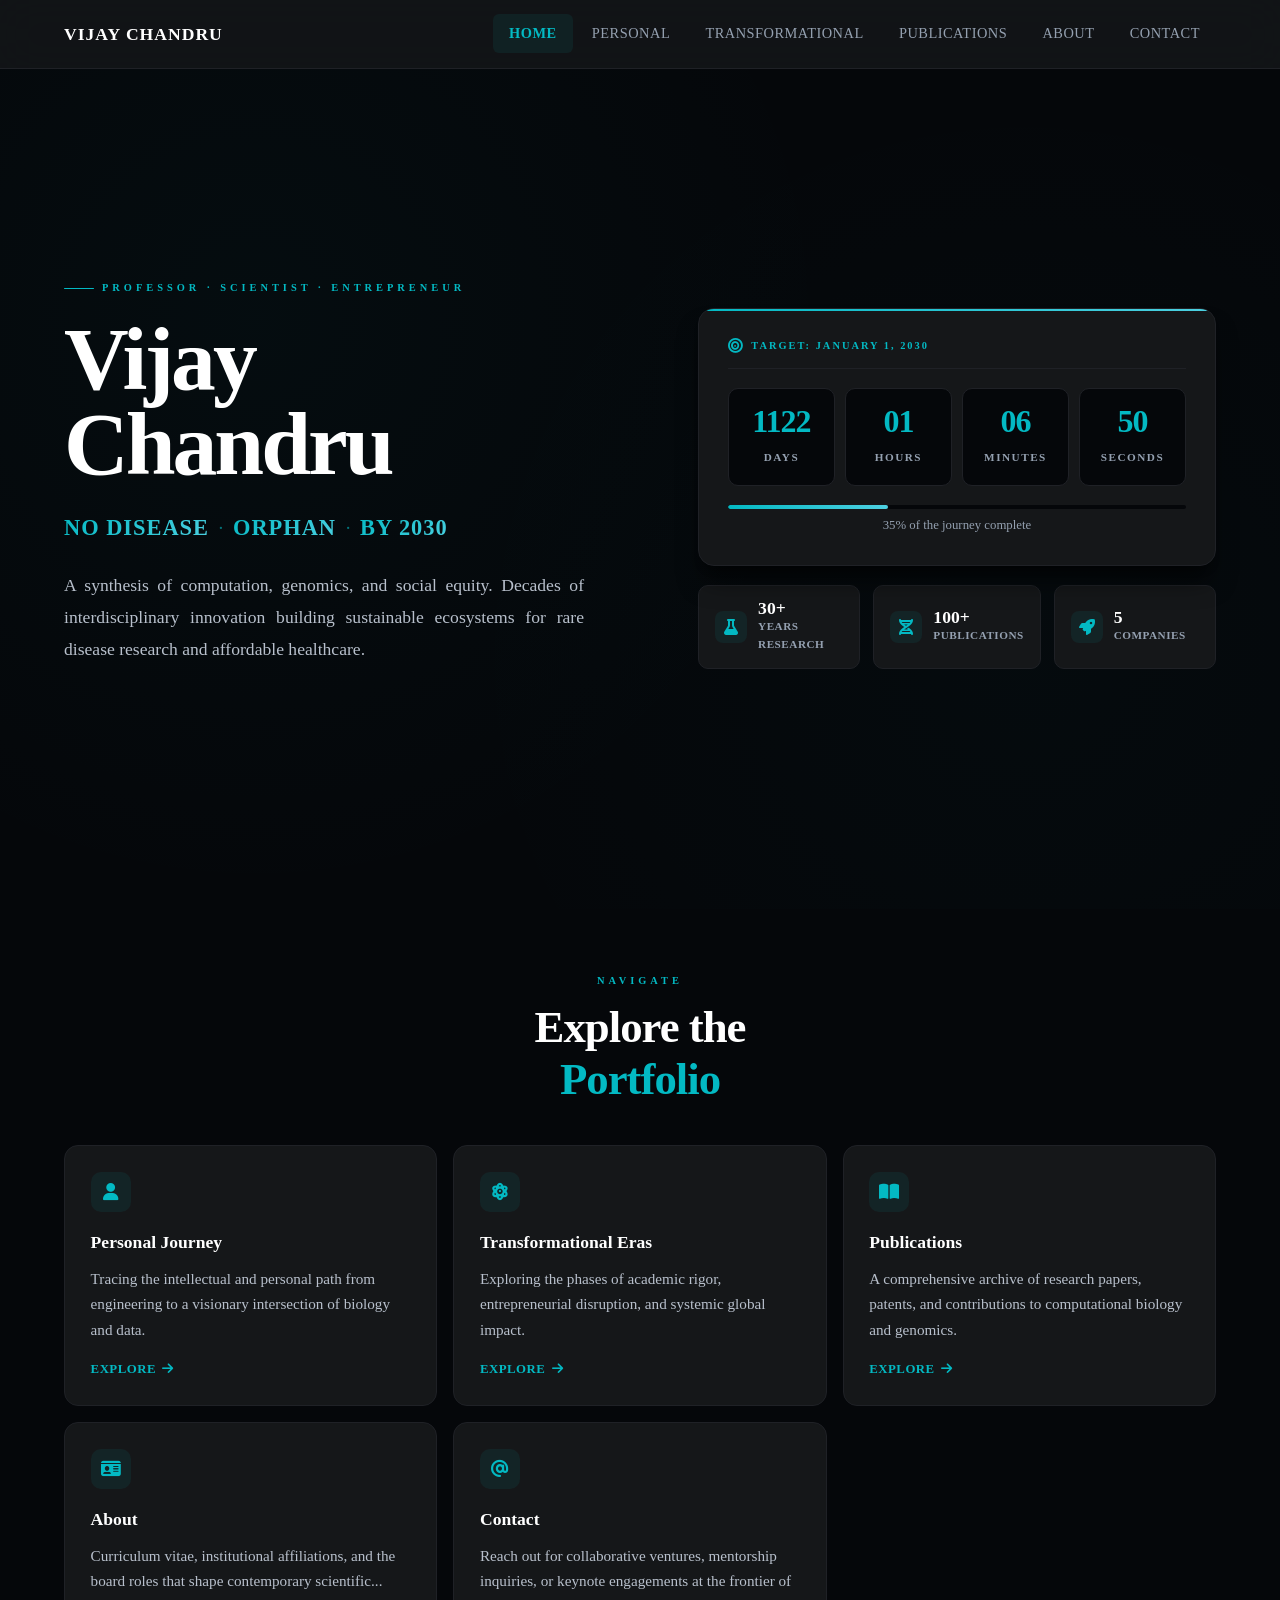
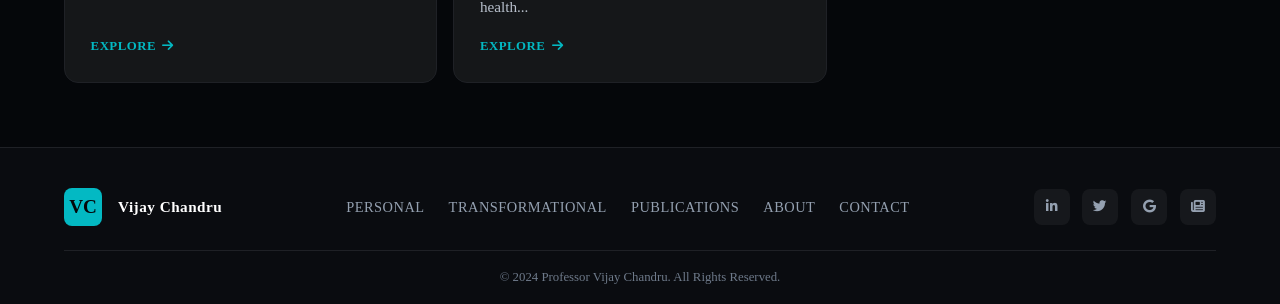
==== index.html @ f00770f6 "Add files via upload" ====
<!DOCTYPE html>
<html lang="en">
<head>
    <meta charset="UTF-8">
    <meta name="viewport" content="width=device-width, initial-scale=1.0, maximum-scale=5.0">
    <title>Vijay Chandru | Scientist · Entrepreneur · Mentor</title>
    <link rel="stylesheet" href="styles.css">
    <link href="https://fonts.googleapis.com/css2?family=Inter:wght@300;400;500;600;700;800;900&display=swap" rel="stylesheet">
    <link rel="stylesheet" href="https://cdnjs.cloudflare.com/ajax/libs/font-awesome/6.4.0/css/all.min.css">
<base target="">
</head>
<body>
    <div class="page-container home-page">

        <!-- Fixed Navigation -->
        <nav class="top-nav">
            <a href="index.html" class="logo">Vijay Chandru</a>
            <button class="mobile-menu-btn" aria-label="Toggle menu">
                <span></span>
                <span></span>
                <span></span>
            </button>
            <div class="nav-links">
                <a href="index.html" class="active">Home</a>
                <a href="personal.html">Personal</a>
                <a href="transformational.html">Transformational</a>
                <a href="publications.html">Publications</a>
                <a href="about.html">About</a>
                <a href="contact.html">Contact</a>
            </div>
        </nav>

        <!-- Hero Section -->
        <section class="hero-unified">
            <div class="hero-bg-pattern"></div>
            <div class="hero-inner">
                <div class="hero-left">
                    <div class="hero-label">Professor · Scientist · Entrepreneur</div>
                    <h1 class="hero-name">Vijay<br>Chandru</h1>
                    <div class="hero-mission">
                        <span class="mission-word">NO DISEASE</span>
                        <span class="mission-sep">·</span>
                        <span class="mission-word">ORPHAN</span>
                        <span class="mission-sep">·</span>
                        <span class="mission-word">BY 2030</span>
                    </div>
                    <p class="hero-desc">A synthesis of computation, genomics, and social equity. Decades of interdisciplinary innovation building sustainable ecosystems for rare disease research and affordable healthcare.</p>
                </div>
                <div class="hero-right">
                    <div class="countdown-panel">
                        <div class="countdown-header">
                            <i class="fas fa-bullseye"></i>
                            <span>TARGET: JANUARY 1, 2030</span>
                        </div>
                        <div class="countdown-grid">
                            <div class="countdown-cell">
                                <span class="count-num" id="days">2104</span>
                                <span class="count-label">DAYS</span>
                            </div>
                            <div class="countdown-cell">
                                <span class="count-num" id="hours">04</span>
                                <span class="count-label">HOURS</span>
                            </div>
                            <div class="countdown-cell">
                                <span class="count-num" id="minutes">53</span>
                                <span class="count-label">MINUTES</span>
                            </div>
                            <div class="countdown-cell">
                                <span class="count-num" id="seconds">26</span>
                                <span class="count-label">SECONDS</span>
                            </div>
                        </div>
                        <div class="countdown-progress">
                            <div class="progress-bar">
                                <div class="progress-fill" style="width: 35%"></div>
                            </div>
                            <span class="progress-text">35% of the journey complete</span>
                        </div>
                    </div>
                    <div class="hero-stats-row">
                        <div class="hero-stat">
                            <i class="fas fa-flask"></i>
                            <div>
                                <span class="st-num">30+</span>
                                <span class="st-text">Years Research</span>
                            </div>
                        </div>
                        <div class="hero-stat">
                            <i class="fas fa-dna"></i>
                            <div>
                                <span class="st-num">100+</span>
                                <span class="st-text">Publications</span>
                            </div>
                        </div>
                        <div class="hero-stat">
                            <i class="fas fa-rocket"></i>
                            <div>
                                <span class="st-num">5</span>
                                <span class="st-text">Companies</span>
                            </div>
                        </div>
                    </div>
                </div>
            </div>
        </section>

        <!-- Bento Grid Section - Equal 3×2 Grid -->
        <section class="bento-fullwidth">
            <div class="bento-header">
                <span class="section-label">Navigate</span>
                <h2>Explore the<br><span class="accent">Portfolio</span></h2>
            </div>
            <div class="bento-grid-equal">
                <div class="bento-card-equal">
                    <div class="bento-top">
                        <div class="bento-icon"><i class="fas fa-user"></i></div>
                    </div>
                    <h3>Personal Journey</h3>
                    <p>Tracing the intellectual and personal path from engineering to a visionary intersection of biology and data.</p>
                    <a href="personal.html" class="bento-link">EXPLORE <i class="fas fa-arrow-right"></i></a>
                    <div class="bento-hover-line"></div>
                </div>
                <div class="bento-card-equal">
                    <div class="bento-top">
                        <div class="bento-icon"><i class="fas fa-atom"></i></div>
                    </div>
                    <h3>Transformational Eras</h3>
                    <p>Exploring the phases of academic rigor, entrepreneurial disruption, and systemic global impact.</p>
                    <a href="transformational.html" class="bento-link">EXPLORE <i class="fas fa-arrow-right"></i></a>
                    <div class="bento-hover-line"></div>
                </div>
                <div class="bento-card-equal">
                    <div class="bento-top">
                        <div class="bento-icon"><i class="fas fa-book-open"></i></div>
                    </div>
                    <h3>Publications</h3>
                    <p>A comprehensive archive of research papers, patents, and contributions to computational biology and genomics.</p>
                    <a href="publications.html" class="bento-link">EXPLORE <i class="fas fa-arrow-right"></i></a>
                    <div class="bento-hover-line"></div>
                </div>
                <div class="bento-card-equal">
                    <div class="bento-top">
                        <div class="bento-icon"><i class="fas fa-id-card"></i></div>
                    </div>
                    <h3>About</h3>
                    <p>Curriculum vitae, institutional affiliations, and the board roles that shape contemporary scientific...</p>
                    <a href="about.html" class="bento-link">EXPLORE <i class="fas fa-arrow-right"></i></a>
                    <div class="bento-hover-line"></div>
                </div>
                <div class="bento-card-equal">
                    <div class="bento-top">
                        <div class="bento-icon"><i class="fas fa-at"></i></div>
                    </div>
                    <h3>Contact</h3>
                    <p>Reach out for collaborative ventures, mentorship inquiries, or keynote engagements at the frontier of health...</p>
                    <a href="contact.html" class="bento-link">EXPLORE <i class="fas fa-arrow-right"></i></a>
                    <div class="bento-hover-line"></div>
                </div>
            </div>
        </section>


        <!-- Footer -->
        <footer class="footer-dense">
            <div class="footer-inner">
                <div class="footer-brand">
                    <span class="footer-logo">VC</span>
                    <p>Vijay Chandru</p>
                </div>
                <div class="footer-links">
                    <a href="personal.html">Personal</a>
                    <a href="transformational.html">Transformational</a>
                    <a href="publications.html">Publications</a>
                    <a href="about.html">About</a>
                    <a href="contact.html">Contact</a>
                </div>
                <div class="footer-social">
                    <a href="#" aria-label="LinkedIn"><i class="fab fa-linkedin-in"></i></a>
                    <a href="#" aria-label="Twitter / X"><i class="fab fa-twitter"></i></a>
                    <a href="#" aria-label="Google Scholar"><i class="fab fa-google"></i></a>
                    <a href="#" aria-label="News"><i class="fas fa-newspaper"></i></a>
                </div>
            </div>
            <div class="footer-bottom">
                <p>© 2024 Professor Vijay Chandru. All Rights Reserved.</p>
            </div>
        </footer>
    </div>
    <script src="script.js"></script>
</body>
</html>
---- styles.css ----
/* styles.css - Dark Theme Design System for Vijay Chandru Website */

* {
    margin: 0;
    padding: 0;
    box-sizing: border-box;
}

:root {
    /* Dark Theme Color Palette */
    --bg-primary: #05070a;
    --bg-secondary: #0a0c10;
    --bg-card: #151719;
    --bg-card-hover: #1a1c1f;
    --bg-elevated: #1c1e22;
    --border-subtle: #1f2126;
    --border-default: #2a2d33;
    --border-accent: rgba(3, 185, 195, 0.2);

    --accent: #03B9C3;
    --accent-light: #4DD0E1;
    --accent-dark: #028A92;
    --accent-glow: rgba(3, 185, 195, 0.15);

    --text-primary: #ffffff;
    --text-secondary: #b8c0cc;
    --text-muted: #94a0b0;
    --text-dim: #6e7a8a;

    --shadow-sm: 0 1px 2px rgba(0, 0, 0, 0.3);
    --shadow: 0 4px 6px -1px rgba(0, 0, 0, 0.4), 0 2px 4px -2px rgba(0, 0, 0, 0.3);
    --shadow-lg: 0 10px 15px -3px rgba(0, 0, 0, 0.5), 0 4px 6px -4px rgba(0, 0, 0, 0.3);
    --shadow-xl: 0 20px 25px -5px rgba(0, 0, 0, 0.5), 0 8px 10px -6px rgba(0, 0, 0, 0.4);
    --shadow-glow: 0 0 20px rgba(3, 185, 195, 0.1);

    --glass: rgba(21, 23, 25, 0.85);
    --glass-border: rgba(255, 255, 255, 0.05);
}

html {
    scroll-behavior: smooth;
}

body {
    font-family: 'EB Garamond', 'Garamond', 'Georgia', serif;
    background-color: var(--bg-primary);
    color: var(--text-primary);
    line-height: 1.6;
    overflow-x: hidden;
    font-size: 17px;
    -webkit-font-smoothing: antialiased;
    -moz-osx-font-smoothing: grayscale;
}

/* ===== NAVIGATION ===== */
.top-nav {
    position: sticky;
    top: 0;
    z-index: 100;
    display: flex;
    justify-content: space-between;
    align-items: center;
    padding: 0.9rem 5%;
    background: var(--glass);
    backdrop-filter: blur(20px);
    -webkit-backdrop-filter: blur(20px);
    border-bottom: 1px solid var(--border-subtle);
    flex-wrap: wrap;
}

.logo {
    font-size: 1.1rem;
    font-weight: 700;
    letter-spacing: 1px;
    color: var(--text-primary);
    text-decoration: none;
    transition: all 0.3s ease;
    padding: 0.3rem 0;
    text-transform: uppercase;
}

.logo:hover {
    color: var(--accent);
}

.nav-links {
    display: flex;
    gap: 0.2rem;
}

.nav-links a {
    color: var(--text-muted);
    text-decoration: none;
    font-size: 0.9rem;
    font-weight: 500;
    padding: 0.5rem 1rem;
    border-radius: 6px;
    transition: all 0.3s ease;
    position: relative;
    letter-spacing: 0.5px;
    text-transform: uppercase;
}

.nav-links a:hover {
    color: var(--text-primary);
    background: rgba(255, 255, 255, 0.03);
}

.nav-links a.active {
    color: var(--accent);
    background: rgba(3, 185, 195, 0.08);
    font-weight: 600;
}

.mobile-menu-btn {
    display: none;
    background: none;
    border: none;
    cursor: pointer;
    flex-direction: column;
    gap: 4px;
    padding: 0.5rem;
    width: 40px;
    height: 40px;
    align-items: center;
    justify-content: center;
    border-radius: 8px;
    transition: background 0.3s ease;
}

.mobile-menu-btn:hover {
    background: rgba(255, 255, 255, 0.05);
}

.mobile-menu-btn span {
    width: 22px;
    height: 2px;
    background: var(--text-secondary);
    border-radius: 2px;
    transition: 0.3s;
    display: block;
}

/* ===== PAGE HEADER ===== */
.page-header {
    text-align: center;
    padding: 3rem 5% 2rem;
    background: var(--bg-primary);
}

.page-header h1 {
    font-size: clamp(2rem, 4vw, 2.8rem);
    font-weight: 800;
    letter-spacing: -1px;
    color: var(--text-primary);
    text-align: center;
}

.page-header .accent {
    color: var(--accent);
}

.header-line {
    width: 60px;
    height: 3px;
    background: linear-gradient(90deg, var(--accent), var(--accent-light));
    margin: 1rem auto;
    border-radius: 2px;
}

.page-header p {
    color: var(--text-secondary);
    max-width: 600px;
    margin: 0 auto;
    text-align: center;
    font-size: 1.05rem;
    line-height: 1.7;
}

/* ===== HERO - UNIFIED ===== */
.hero-unified {
    min-height: calc(100vh - 60px);
    position: relative;
    background: var(--bg-primary);
    overflow: hidden;
    display: flex;
    align-items: center;
    padding: 3rem 5%;
}

.hero-bg-pattern {
    position: absolute;
    top: 0;
    left: 0;
    width: 100%;
    height: 100%;
    background-image: 
        radial-gradient(circle at 20% 30%, rgba(3, 185, 195, 0.03) 0%, transparent 50%),
        radial-gradient(circle at 80% 70%, rgba(3, 185, 195, 0.02) 0%, transparent 50%);
    pointer-events: none;
}

.hero-inner {
    position: relative;
    z-index: 2;
    max-width: 1400px;
    margin: 0 auto;
    width: 100%;
    display: grid;
    grid-template-columns: 1.1fr 1fr;
    gap: 4rem;
    align-items: center;
}

.hero-left {
    padding: 1rem 0;
}

.hero-label {
    font-size: 0.65rem;
    font-weight: 700;
    letter-spacing: 4px;
    color: var(--accent);
    margin-bottom: 1.2rem;
    text-transform: uppercase;
    display: flex;
    align-items: center;
    gap: 0.5rem;
}

.hero-label::before {
    content: '';
    width: 30px;
    height: 1px;
    background: var(--accent);
    border-radius: 1px;
}

.hero-name {
    font-size: clamp(3rem, 7vw, 6rem);
    font-weight: 900;
    line-height: 0.95;
    letter-spacing: -3px;
    color: var(--text-primary);
    margin-bottom: 1.5rem;
}

.hero-mission {
    display: flex;
    align-items: center;
    gap: 0.6rem;
    margin-bottom: 1.5rem;
    flex-wrap: wrap;
}

.mission-word {
    font-size: clamp(1rem, 2vw, 1.4rem);
    font-weight: 800;
    background: linear-gradient(135deg, var(--accent), var(--accent-light));
    -webkit-background-clip: text;
    -webkit-text-fill-color: transparent;
    background-clip: text;
    letter-spacing: 1px;
}

.mission-sep {
    color: var(--accent);
    font-size: 1.2rem;
    font-weight: 300;
    opacity: 0.6;
}

.hero-desc {
    font-size: 1.1rem;
    color: var(--text-secondary);
    max-width: 520px;
    margin-bottom: 2rem;
    line-height: 1.8;
    text-align: justify;
}

.hero-cta {
    display: flex;
    gap: 1rem;
    flex-wrap: wrap;
}

.btn-primary {
    display: inline-flex;
    align-items: center;
    justify-content: center;
    gap: 0.5rem;
    background: linear-gradient(135deg, var(--accent), var(--accent-dark));
    color: var(--bg-primary);
    padding: 1rem 2rem;
    border-radius: 8px;
    text-decoration: none;
    font-weight: 700;
    font-size: 0.85rem;
    transition: all 0.3s cubic-bezier(0.4, 0, 0.2, 1);
    border: none;
    cursor: pointer;
    box-shadow: 0 4px 15px rgba(3, 185, 195, 0.25);
    white-space: nowrap;
    letter-spacing: 0.5px;
    text-transform: uppercase;
}

.btn-primary:hover {
    transform: translateY(-2px);
    box-shadow: 0 8px 25px rgba(3, 185, 195, 0.35);
    gap: 0.8rem;
}

.btn-secondary {
    display: inline-flex;
    align-items: center;
    justify-content: center;
    gap: 0.5rem;
    background: transparent;
    color: var(--accent);
    padding: 1rem 2rem;
    border-radius: 8px;
    text-decoration: none;
    font-weight: 600;
    font-size: 0.85rem;
    transition: all 0.3s ease;
    border: 1px solid rgba(3, 185, 195, 0.3);
    white-space: nowrap;
    letter-spacing: 0.5px;
    text-transform: uppercase;
}

.btn-secondary:hover {
    background: rgba(3, 185, 195, 0.08);
    border-color: var(--accent);
    transform: translateY(-2px);
}

/* ===== COUNTDOWN PANEL ===== */
.hero-right {
    display: flex;
    flex-direction: column;
    gap: 1.2rem;
}

.countdown-panel {
    background: var(--bg-card);
    border: 1px solid var(--border-subtle);
    border-radius: 16px;
    padding: 1.8rem;
    box-shadow: var(--shadow-xl);
    position: relative;
    overflow: hidden;
}

.countdown-panel::before {
    content: '';
    position: absolute;
    top: 0;
    left: 0;
    width: 100%;
    height: 2px;
    background: linear-gradient(90deg, var(--accent), var(--accent-light));
}

.countdown-header {
    display: flex;
    align-items: center;
    gap: 0.6rem;
    margin-bottom: 1.2rem;
    padding-bottom: 0.8rem;
    border-bottom: 1px solid var(--border-subtle);
}

.countdown-header i {
    font-size: 0.9rem;
    color: var(--accent);
}

.countdown-header span {
    font-size: 0.65rem;
    font-weight: 700;
    letter-spacing: 2px;
    color: var(--accent);
    text-transform: uppercase;
}

.countdown-grid {
    display: grid;
    grid-template-columns: repeat(4, 1fr);
    gap: 0.6rem;
    margin-bottom: 1.2rem;
}

.countdown-cell {
    text-align: center;
    padding: 1rem 0.3rem;
    background: var(--bg-primary);
    border-radius: 10px;
    border: 1px solid var(--border-subtle);
    transition: all 0.3s ease;
    position: relative;
}

.countdown-cell:hover {
    transform: translateY(-3px);
    border-color: var(--border-accent);
    box-shadow: var(--shadow-glow);
}

.countdown-cell::after {
    content: '';
    position: absolute;
    bottom: 0;
    left: 10%;
    width: 80%;
    height: 2px;
    background: linear-gradient(90deg, var(--accent), var(--accent-light));
    border-radius: 2px;
    opacity: 0;
    transition: opacity 0.3s ease;
}

.countdown-cell:hover::after {
    opacity: 1;
}

.count-num {
    display: block;
    font-size: 2rem;
    font-weight: 800;
    color: var(--accent);
    line-height: 1;
    font-family: 'EB Garamond', 'Garamond', 'Georgia', serif;
    letter-spacing: -1px;
    margin-bottom: 0.3rem;
}

.count-label {
    font-size: 0.7rem;
    font-weight: 700;
    color: var(--text-muted);
    letter-spacing: 1.5px;
    text-transform: uppercase;
}

.countdown-progress {
    margin-top: 0.3rem;
}

.progress-bar {
    width: 100%;
    height: 4px;
    background: var(--bg-primary);
    border-radius: 2px;
    overflow: hidden;
    margin-bottom: 0.4rem;
}

.progress-fill {
    height: 100%;
    background: linear-gradient(90deg, var(--accent), var(--accent-light));
    border-radius: 2px;
    transition: width 1s ease;
}

.progress-text {
    font-size: 0.8rem;
    color: var(--text-muted);
    font-weight: 500;
    display: block;
    text-align: center;
}

/* Hero Stats Row */
.hero-stats-row {
    display: grid;
    grid-template-columns: repeat(3, 1fr);
    gap: 0.8rem;
}

.hero-stat {
    display: flex;
    align-items: center;
    gap: 0.7rem;
    background: var(--bg-card);
    padding: 0.9rem 1rem;
    border-radius: 10px;
    border: 1px solid var(--border-subtle);
    transition: all 0.3s ease;
}

.hero-stat:hover {
    transform: translateY(-2px);
    border-color: var(--border-accent);
}

.hero-stat i {
    font-size: 1rem;
    color: var(--accent);
    width: 32px;
    height: 32px;
    display: flex;
    align-items: center;
    justify-content: center;
    background: rgba(3, 185, 195, 0.08);
    border-radius: 8px;
    flex-shrink: 0;
}

.hero-stat div {
    display: flex;
    flex-direction: column;
    min-width: 0;
}

.st-num {
    font-size: 1.1rem;
    font-weight: 800;
    color: var(--text-primary);
    line-height: 1;
}

.st-text {
    font-size: 0.7rem;
    color: var(--text-muted);
    font-weight: 600;
    letter-spacing: 0.5px;
    text-transform: uppercase;
}

/* ===== BENTO - EQUAL 3×2 GRID ===== */
.bento-fullwidth {
    padding: 4rem 0;
    background: var(--bg-primary);
    width: 100%;
}

.bento-header {
    text-align: center;
    margin-bottom: 2.5rem;
    padding: 0 5%;
}

.section-label {
    font-size: 0.65rem;
    font-weight: 700;
    letter-spacing: 4px;
    color: var(--accent);
    text-transform: uppercase;
    margin-bottom: 0.8rem;
    display: block;
}

.bento-header h2 {
    font-size: clamp(1.8rem, 3.5vw, 2.8rem);
    font-weight: 800;
    letter-spacing: -1px;
    color: var(--text-primary);
    line-height: 1.15;
}

.accent {
    color: var(--accent);
}

.bento-grid-equal {
    display: grid;
    grid-template-columns: repeat(3, 1fr);
    grid-auto-rows: 1fr;
    gap: 1rem;
    padding: 0 5%;
    max-width: 1400px;
    margin: 0 auto;
}

.bento-card-equal {
    background: var(--bg-card);
    border: 1px solid var(--border-subtle);
    border-radius: 14px;
    padding: 1.6rem;
    transition: all 0.4s cubic-bezier(0.4, 0, 0.2, 1);
    position: relative;
    overflow: hidden;
    display: flex;
    flex-direction: column;
    height: 100%;
}

.bento-hover-line {
    position: absolute;
    top: 0;
    left: 0;
    width: 100%;
    height: 2px;
    background: linear-gradient(90deg, var(--accent), var(--accent-light));
    transform: scaleX(0);
    transform-origin: left;
    transition: transform 0.4s ease;
}

.bento-card-equal:hover .bento-hover-line {
    transform: scaleX(1);
}

.bento-card-equal:hover {
    transform: translateY(-4px);
    box-shadow: var(--shadow-xl), var(--shadow-glow);
    border-color: var(--border-accent);
    background: var(--bg-card-hover);
}

.bento-top {
    display: flex;
    justify-content: space-between;
    align-items: center;
    margin-bottom: 1rem;
}

.bento-icon {
    width: 40px;
    height: 40px;
    background: rgba(3, 185, 195, 0.08);
    border-radius: 10px;
    display: flex;
    align-items: center;
    justify-content: center;
    transition: all 0.3s ease;
    flex-shrink: 0;
}

.bento-card-equal:hover .bento-icon {
    background: linear-gradient(135deg, var(--accent), var(--accent-dark));
    transform: scale(1.05);
}

.bento-icon i {
    font-size: 1.1rem;
    color: var(--accent);
    transition: color 0.3s ease;
}

.bento-card-equal:hover .bento-icon i {
    color: var(--bg-primary);
}

.bento-tag {
    padding: 0.25rem 0.7rem;
    background: rgba(3, 185, 195, 0.08);
    color: var(--accent);
    font-size: 0.7rem;
    font-weight: 700;
    border-radius: 20px;
    letter-spacing: 1px;
    text-transform: uppercase;
    flex-shrink: 0;
}

.bento-card-equal h3 {
    font-size: 1.1rem;
    font-weight: 700;
    color: var(--text-primary);
    margin-bottom: 0.6rem;
}

.bento-card-equal p {
    font-size: 0.95rem;
    color: var(--text-secondary);
    line-height: 1.7;
    flex-grow: 1;
    margin-bottom: 0.5rem;
}

.bento-link {
    display: inline-flex;
    align-items: center;
    gap: 0.4rem;
    color: var(--accent);
    text-decoration: none;
    font-weight: 600;
    font-size: 0.8rem;
    margin-top: auto;
    padding-top: 0.5rem;
    transition: gap 0.3s ease;
    text-transform: uppercase;
    letter-spacing: 0.5px;
}

.bento-link:hover {
    gap: 0.7rem;
}

/* ===== MISSION BAND ===== */
.mission-band {
    background: var(--bg-secondary);
    padding: 4rem 5%;
    position: relative;
    overflow: hidden;
    border-top: 1px solid var(--border-subtle);
    border-bottom: 1px solid var(--border-subtle);
}

.mission-band::before {
    content: '';
    position: absolute;
    top: 0;
    right: 0;
    width: 400px;
    height: 400px;
    background: radial-gradient(circle, rgba(3, 185, 195, 0.04) 0%, transparent 70%);
}

.mission-band-inner {
    max-width: 1200px;
    margin: 0 auto;
    display: grid;
    grid-template-columns: 1fr 1.3fr;
    gap: 4rem;
    align-items: start;
    position: relative;
    z-index: 1;
}

.mission-band-left h2 {
    font-size: clamp(1.8rem, 3.5vw, 2.8rem);
    font-weight: 800;
    letter-spacing: -1px;
    line-height: 1.15;
    color: var(--text-primary);
}

.gradient-text {
    color: var(--accent);
}

.mission-band-right p {
    font-size: 1.05rem;
    color: var(--text-secondary);
    line-height: 1.8;
    margin-bottom: 1rem;
    text-align: justify;
}

.text-link {
    display: inline-flex;
    align-items: center;
    gap: 0.5rem;
    color: var(--accent);
    text-decoration: none;
    font-weight: 600;
    font-size: 0.85rem;
    margin-top: 0.5rem;
    transition: gap 0.3s ease;
    text-transform: uppercase;
    letter-spacing: 0.5px;
}

.text-link:hover {
    gap: 0.8rem;
}

/* ===== NEWS BAND ===== */
.news-band {
    padding: 3rem 5%;
    background: var(--bg-primary);
}

.news-band-inner {
    max-width: 800px;
    margin: 0 auto;
    background: var(--bg-card);
    border: 1px solid var(--border-subtle);
    border-radius: 16px;
    padding: 2.5rem;
    text-align: center;
    position: relative;
    overflow: hidden;
    transition: all 0.4s ease;
}

.news-band-inner:hover {
    box-shadow: var(--shadow-xl);
    transform: translateY(-3px);
    border-color: var(--border-accent);
}

.news-band-inner::before {
    content: '';
    position: absolute;
    top: 0;
    left: 0;
    width: 100%;
    height: 2px;
    background: linear-gradient(90deg, var(--accent), var(--accent-light));
}

.news-badge-pill {
    display: inline-block;
    padding: 0.4rem 1rem;
    background: linear-gradient(135deg, var(--accent), var(--accent-dark));
    color: var(--bg-primary);
    font-size: 0.65rem;
    font-weight: 700;
    letter-spacing: 2px;
    text-transform: uppercase;
    border-radius: 20px;
    margin-bottom: 1rem;
}

.news-band-inner h3 {
    font-size: 1.4rem;
    font-weight: 700;
    color: var(--text-primary);
    margin-bottom: 0.5rem;
}

.news-band-inner p {
    color: var(--text-secondary);
    font-size: 1rem;
    margin-bottom: 1.5rem;
    max-width: 500px;
    margin-left: auto;
    margin-right: auto;
}

/* ===== PERSONAL PAGE - FULL WIDTH HERO ===== */
.personal-hero {
    background: var(--bg-primary);
    padding: 3rem 5%;
    position: relative;
    overflow: hidden;
    min-height: auto;
    border-bottom: 1px solid var(--border-subtle);
}

.personal-hero::before {
    content: '';
    position: absolute;
    top: -20%;
    right: -10%;
    width: 500px;
    height: 500px;
    background: radial-gradient(circle, rgba(3, 185, 195, 0.04) 0%, transparent 70%);
    border-radius: 50%;
}

.personal-hero-inner {
    max-width: 1400px;
    margin: 0 auto;
    display: grid;
    grid-template-columns: 1.2fr 0.8fr;
    gap: 3rem;
    align-items: center;
    position: relative;
    z-index: 1;
}

.personal-hero-label {
    font-size: 0.65rem;
    font-weight: 700;
    letter-spacing: 3px;
    color: var(--accent);
    text-transform: uppercase;
    margin-bottom: 1rem;
    display: flex;
    align-items: center;
    gap: 0.5rem;
}

.personal-hero-label::before {
    content: '';
    width: 30px;
    height: 1px;
    background: var(--accent);
    border-radius: 1px;
}

.personal-hero-title {
    font-size: clamp(2.5rem, 5vw, 4rem);
    font-weight: 900;
    line-height: 1.05;
    letter-spacing: -2px;
    color: var(--text-primary);
    margin-bottom: 1.2rem;
}

.personal-hero-desc {
    font-size: 1.1rem;
    color: var(--text-secondary);
    line-height: 1.8;
    max-width: 600px;
    margin-bottom: 2rem;
    text-align: justify;
}

.personal-hero-stats {
    display: flex;
    gap: 1rem;
    flex-wrap: wrap;
}

.ph-stat {
    display: flex;
    flex-direction: column;
    padding: 1rem 1.5rem;
    background: var(--bg-card);
    border: 1px solid var(--border-subtle);
    border-radius: 10px;
    min-width: 100px;
    transition: all 0.3s ease;
}

.ph-stat:hover {
    transform: translateY(-2px);
    border-color: var(--border-accent);
    box-shadow: var(--shadow-glow);
}

.ph-num {
    font-size: 1.5rem;
    font-weight: 800;
    color: var(--accent);
    line-height: 1;
    letter-spacing: -1px;
}

.ph-text {
    font-size: 0.75rem;
    font-weight: 600;
    color: var(--text-muted);
    letter-spacing: 0.5px;
    text-transform: uppercase;
    margin-top: 0.3rem;
}

.personal-hero-image {
    display: flex;
    justify-content: center;
    align-items: center;
}

.personal-hero-image img {
    width: 100%;
    max-width: 320px;
    border-radius: 14px;
    border: 2px solid var(--border-subtle);
    box-shadow: var(--shadow-xl);
    transition: all 0.4s ease;
}

.personal-hero-image img:hover {
    transform: scale(1.02);
    border-color: var(--border-accent);
    box-shadow: var(--shadow-xl), var(--shadow-glow);
}

/* ===== SUMMARY BAND - DENSE 3-COLUMN ===== */
.summary-band {
    background: var(--bg-secondary);
    padding: 2.5rem 5%;
    border-top: 1px solid var(--border-subtle);
    border-bottom: 1px solid var(--border-subtle);
}

.summary-band-inner {
    max-width: 1400px;
    margin: 0 auto;
    display: grid;
    grid-template-columns: repeat(3, 1fr);
    gap: 2rem;
}

.summary-col p {
    font-size: 1.05rem;
    color: var(--text-secondary);
    line-height: 1.8;
    text-align: justify;
    margin: 0;
}

/* ===== TIMELINE NAV - STICKY HORIZONTAL ===== */
.timeline-nav-sticky {
    position: sticky;
    top: 56px;
    z-index: 50;
    background: var(--glass);
    backdrop-filter: blur(20px);
    -webkit-backdrop-filter: blur(20px);
    border-bottom: 1px solid var(--border-subtle);
    padding: 0.8rem 5%;
    overflow-x: auto;
    -webkit-overflow-scrolling: touch;
    scrollbar-width: none;
}

.timeline-nav-sticky::-webkit-scrollbar {
    display: none;
}

.timeline-nav-scroll {
    display: flex;
    gap: 0.5rem;
    max-width: 1400px;
    margin: 0 auto;
    flex-wrap: nowrap;
    min-width: max-content;
}

.timeline-nav-scroll .timeline-link {
    padding: 0.5rem 1.2rem;
    border-radius: 20px;
    font-size: 0.75rem;
    font-weight: 500;
    white-space: nowrap;
    transition: all 0.3s ease;
    text-decoration: none;
    color: var(--text-muted);
    border: 1px solid transparent;
    letter-spacing: 0.5px;
}

.timeline-nav-scroll .timeline-link:hover {
    background: rgba(3, 185, 195, 0.06);
    color: var(--accent);
}

.timeline-nav-scroll .timeline-link.active {
    background: linear-gradient(135deg, var(--accent), var(--accent-dark));
    color: var(--bg-primary);
    font-weight: 600;
    box-shadow: 0 4px 12px rgba(3, 185, 195, 0.2);
}

/* ===== TIMELINE FULLWIDTH ===== */
.timeline-fullwidth {
    width: 100%;
}

.timeline-section-full {
    padding: 3rem 5%;
    position: relative;
    transition: all 0.4s ease;
}

.timeline-section-full.alt {
    background: var(--bg-secondary);
}

.timeline-section-full:not(.alt) {
    background: var(--bg-primary);
}

.timeline-section-inner {
    max-width: 1400px;
    margin: 0 auto;
}

.timeline-section-header {
    margin-bottom: 1.5rem;
}

.timeline-section-header h2 {
    font-size: 1.5rem;
    font-weight: 700;
    color: var(--text-primary);
    margin-top: 0.5rem;
    letter-spacing: -0.5px;
}

.timeline-section-body {
    display: grid;
    grid-template-columns: 1fr 1fr;
    gap: 2.5rem;
    align-items: start;
}

.timeline-section-body .col-text p {
    font-size: 1.05rem;
    line-height: 1.8;
    color: var(--text-secondary);
    text-align: justify;
    margin-bottom: 1rem;
}

/* ===== PUBLICATIONS PAGE - DARK CARD GRID ===== */
.publications-page {
    background: var(--bg-primary);
    min-height: 100vh;
}

.publications-content {
    max-width: 1400px;
    margin: 0 auto;
    padding: 0 5% 4rem;
}

.publications-header {
    text-align: center;
    padding: 3rem 5% 2rem;
}

.publications-header h1 {
    font-size: clamp(2rem, 4vw, 2.8rem);
    font-weight: 800;
    letter-spacing: -1px;
    color: var(--text-primary);
}

.publications-header .accent {
    color: var(--accent);
}

.publications-header p {
    color: var(--text-secondary);
    max-width: 600px;
    margin: 0.5rem auto 0;
    font-size: 1.05rem;
    line-height: 1.7;
}

/* Publications Grid */
.pubs-grid {
    display: grid;
    grid-template-columns: repeat(3, 1fr);
    gap: 1rem;
    margin-top: 2rem;
}

.pub-card {
    background: var(--bg-card);
    border: 1px solid var(--border-subtle);
    border-radius: 12px;
    padding: 1.5rem;
    transition: all 0.4s cubic-bezier(0.4, 0, 0.2, 1);
    position: relative;
    overflow: hidden;
    display: flex;
    flex-direction: column;
    height: 100%;
}

.pub-card::before {
    content: '';
    position: absolute;
    top: 0;
    left: 0;
    width: 100%;
    height: 2px;
    background: linear-gradient(90deg, var(--accent), var(--accent-light));
    transform: scaleX(0);
    transform-origin: left;
    transition: transform 0.4s ease;
}

.pub-card:hover::before {
    transform: scaleX(1);
}

.pub-card:hover {
    transform: translateY(-4px);
    box-shadow: var(--shadow-xl), var(--shadow-glow);
    border-color: var(--border-accent);
    background: var(--bg-card-hover);
}

.pub-category {
    font-size: 0.7rem;
    font-weight: 700;
    letter-spacing: 2px;
    text-transform: uppercase;
    color: var(--accent);
    margin-bottom: 0.8rem;
}

.pub-card h3 {
    font-size: 1rem;
    font-weight: 700;
    color: var(--text-primary);
    margin-bottom: 0.6rem;
    line-height: 1.4;
}

.pub-card p {
    font-size: 0.95rem;
    color: var(--text-secondary);
    line-height: 1.7;
    flex-grow: 1;
    margin-bottom: 1rem;
}

.pub-separator {
    width: 100%;
    height: 1px;
    background: var(--border-subtle);
    margin: 0.5rem 0 1rem;
}

.pub-link {
    display: inline-flex;
    align-items: center;
    gap: 0.4rem;
    color: var(--accent);
    text-decoration: none;
    font-weight: 600;
    font-size: 0.8rem;
    transition: all 0.3s ease;
    text-transform: uppercase;
    letter-spacing: 0.5px;
    margin-top: auto;
}

.pub-link:hover {
    gap: 0.7rem;
    color: var(--accent-light);
}

.pub-link i {
    font-size: 0.7rem;
}

/* ===== ABOUT PAGE - DARK THEME ===== */
.about-page {
    background: var(--bg-primary);
    min-height: 100vh;
}

.about-main {
    width: 100%;
    padding: 0 5% 4rem;
    max-width: 1400px;
    margin: 0 auto;
}

.about-header {
    text-align: center;
    margin-bottom: 2.5rem;
    padding-top: 2rem;
}

.about-header h1 {
    font-size: clamp(2rem, 4vw, 2.8rem);
    font-weight: 800;
    letter-spacing: -1px;
    color: var(--text-primary);
}

.about-grid {
    display: grid;
    grid-template-columns: 340px 1fr;
    gap: 3rem;
}

/* Portrait card */
.portrait-card {
    text-align: center;
    margin-bottom: 2rem;
}

.portrait-card img {
    width: 100%;
    max-width: 280px;
    margin-bottom: 1rem;
    border: 2px solid var(--border-subtle);
    border-radius: 14px;
    transition: all 0.3s ease;
}

.portrait-card img:hover {
    border-color: var(--border-accent);
    box-shadow: var(--shadow-xl), var(--shadow-glow);
}

.caption-name {
    display: block;
    font-size: 1.1rem;
    font-weight: 700;
    color: var(--text-primary);
}

.caption-title {
    font-size: 0.9rem;
    color: var(--text-muted);
}

/* Service card */
.service-card {
    background: var(--bg-card);
    padding: 1.8rem;
    border: 1px solid var(--border-subtle);
    border-radius: 14px;
    transition: all 0.3s ease;
}

.service-card:hover {
    box-shadow: var(--shadow-lg);
    border-color: var(--border-accent);
}

.service-card h3 {
    font-size: 1.2rem;
    margin-bottom: 1rem;
    color: var(--text-primary);
    font-weight: 700;
}

.service-section {
    margin-bottom: 1.2rem;
}

.service-section h4 {
    color: var(--accent);
    margin-bottom: 0.4rem;
    font-size: 0.9rem;
    font-weight: 600;
}

.service-section p {
    text-align: justify;
    line-height: 1.8;
    color: var(--text-secondary);
    font-size: 0.95rem;
}

/* Pursuit card */
.pursuit-card {
    background: var(--bg-card);
    padding: 1.8rem;
    border: 1px solid var(--border-subtle);
    border-radius: 14px;
    transition: all 0.3s ease;
}

.pursuit-card:hover {
    box-shadow: var(--shadow-lg);
    border-color: var(--border-accent);
}

.pursuit-card h2 {
    font-size: 1.3rem;
    margin-bottom: 1rem;
    color: var(--text-primary);
    font-weight: 700;
}

.pursuit-intro p {
    text-align: justify;
    line-height: 1.8;
    color: var(--text-secondary);
    font-size: 1rem;
    margin-bottom: 1rem;
}

.pursuit-section {
    margin-bottom: 1.2rem;
}

.pursuit-section h4 {
    color: var(--accent);
    margin-bottom: 0.4rem;
    font-size: 0.9rem;
    font-weight: 600;
}

.pursuit-section p {
    text-align: justify;
    line-height: 1.8;
    color: var(--text-secondary);
    font-size: 0.95rem;
    margin-bottom: 0.8rem;
}

/* Company tags */
.company-tags {
    display: flex;
    flex-wrap: wrap;
    gap: 0.5rem;
    margin: 1rem 0;
}

.tag {
    background: rgba(3, 185, 195, 0.08);
    padding: 0.3rem 0.9rem;
    font-size: 0.85rem;
    color: var(--accent);
    font-weight: 600;
    border-radius: 20px;
    border: 1px solid rgba(3, 185, 195, 0.15);
    transition: all 0.3s ease;
}

.tag:hover {
    background: var(--accent);
    color: var(--bg-primary);
    transform: translateY(-2px);
}

/* Pursuit timeline */
.pursuit-timeline {
    margin-top: 1.2rem;
    padding-top: 1.2rem;
    border-top: 1px solid var(--border-subtle);
}

.timeline-item {
    display: flex;
    gap: 1rem;
    margin-bottom: 0.6rem;
    font-size: 0.95rem;
}

.timeline-year {
    font-weight: 700;
    color: var(--accent);
    min-width: 100px;
    flex-shrink: 0;
}

/* ===== CONTACT PAGE ===== */
.contact-page {
    background: var(--bg-primary);
    min-height: 100vh;
}

.contact-centered {
    display: flex;
    justify-content: center;
    align-items: center;
    min-height: 55vh;
    padding: 2rem 5%;
}

.contact-info-card.centered {
    max-width: 600px;
    width: 100%;
    margin: 0 auto;
    text-align: center;
    background: var(--bg-card);
    padding: 2.5rem;
    border: 1px solid var(--border-subtle);
    border-radius: 16px;
    transition: all 0.3s ease;
}

.contact-info-card.centered:hover {
    box-shadow: var(--shadow-xl);
    border-color: var(--border-accent);
}

.contact-info-card.centered h2 {
    font-size: 1.5rem;
    font-weight: 700;
    margin-bottom: 1rem;
    color: var(--text-primary);
}

.contact-info-card.centered p {
    text-align: center;
    color: var(--text-secondary);
    font-size: 1rem;
    line-height: 1.7;
}

.contact-detail {
    display: flex;
    justify-content: center;
    align-items: center;
    gap: 1rem;
    margin: 1.2rem 0;
    text-align: left;
    max-width: 350px;
    margin-left: auto;
    margin-right: auto;
}

.contact-detail i {
    font-size: 1rem;
    color: var(--accent);
    width: 40px;
    height: 40px;
    display: flex;
    align-items: center;
    justify-content: center;
    background: rgba(3, 185, 195, 0.08);
    border-radius: 10px;
    flex-shrink: 0;
}

.contact-detail span {
    font-size: 1rem;
    color: var(--text-secondary);
    font-weight: 500;
}

.contact-icons {
    display: flex;
    justify-content: center;
    gap: 1.5rem;
    margin-top: 1.5rem;
    flex-wrap: wrap;
}

.contact-icon-link {
    display: flex;
    align-items: center;
    justify-content: center;
    width: 55px;
    height: 55px;
    background: rgba(3, 185, 195, 0.08);
    border-radius: 50%;
    color: var(--accent);
    font-size: 1.4rem;
    transition: all 0.3s ease;
    text-decoration: none;
    border: 1px solid rgba(3, 185, 195, 0.15);
}

.contact-icon-link:hover {
    background: linear-gradient(135deg, var(--accent), var(--accent-dark));
    color: var(--bg-primary);
    transform: translateY(-5px);
    box-shadow: 0 10px 20px rgba(3, 185, 195, 0.2);
    border-color: var(--accent);
}

/* ===== FOOTER ===== */
.footer-dense {
    background: var(--bg-secondary);
    color: var(--text-primary);
    padding: 2.5rem 5% 1rem;
    border-top: 1px solid var(--border-subtle);
}

.footer-inner {
    max-width: 1200px;
    margin: 0 auto;
    display: flex;
    justify-content: space-between;
    align-items: center;
    flex-wrap: wrap;
    gap: 1.5rem;
    padding-bottom: 1.5rem;
    border-bottom: 1px solid var(--border-subtle);
}

.footer-brand {
    display: flex;
    align-items: center;
    gap: 1rem;
}

.footer-logo {
    font-size: 1.2rem;
    font-weight: 900;
    color: var(--bg-primary);
    background: var(--accent);
    width: 38px;
    height: 38px;
    display: flex;
    align-items: center;
    justify-content: center;
    border-radius: 8px;
    flex-shrink: 0;
}

.footer-brand p {
    font-weight: 700;
    font-size: 0.95rem;
    color: var(--text-primary);
    letter-spacing: 0.5px;
}

.footer-links {
    display: flex;
    gap: 1.5rem;
    flex-wrap: wrap;
}

.footer-links a {
    color: var(--text-muted);
    text-decoration: none;
    font-size: 0.9rem;
    font-weight: 500;
    transition: color 0.3s ease;
    text-transform: uppercase;
    letter-spacing: 0.5px;
}

.footer-links a:hover {
    color: var(--accent);
}

.footer-social {
    display: flex;
    gap: 0.8rem;
}

.footer-social a {
    width: 36px;
    height: 36px;
    display: flex;
    align-items: center;
    justify-content: center;
    background: rgba(255, 255, 255, 0.05);
    border-radius: 8px;
    color: var(--text-muted);
    font-size: 0.85rem;
    transition: all 0.3s ease;
    text-decoration: none;
}

.footer-social a:hover {
    background: var(--accent);
    color: var(--bg-primary);
    transform: translateY(-3px);
}

.footer-bottom {
    text-align: center;
    padding-top: 1rem;
}

.footer-bottom p {
    font-size: 0.8rem;
    color: var(--text-dim);
}

/* ===== FOOTER MOBILE FIX ===== */
@media (max-width: 768px) {
    .footer-inner {
        flex-direction: column;
        text-align: center;
        gap: 1.2rem;
    }

    .footer-brand {
        flex-direction: column;
        gap: 0.5rem;
    }

    .footer-brand p {
        font-size: 1rem;
    }

    .footer-links {
        justify-content: center;
        width: 100%;
        gap: 1rem;
    }

    .footer-links a {
        font-size: 0.85rem;
    }

    .footer-social {
        justify-content: center;
        width: 100%;
        gap: 1rem;
    }

    .footer-social a {
        width: 42px;
        height: 42px;
        font-size: 1rem;
    }

    .footer-bottom {
        padding-top: 1.2rem;
    }

    .footer-bottom p {
        font-size: 0.75rem;
    }
}

@media (max-width: 480px) {
    .footer-inner {
        gap: 1rem;
        padding-bottom: 1rem;
    }

    .footer-brand p {
        font-size: 0.9rem;
    }

    .footer-links {
        gap: 0.6rem;
    }

    .footer-links a {
        font-size: 0.8rem;
        padding: 0.3rem 0.5rem;
    }

    .footer-social {
        gap: 0.8rem;
    }

    .footer-social a {
        width: 38px;
        height: 38px;
    }
}

/* ===== ANIMATIONS ===== */
@keyframes fadeInUp {
    from {
        opacity: 0;
        transform: translateY(40px);
    }
    to {
        opacity: 1;
        transform: translateY(0);
    }
}

@keyframes fadeInLeft {
    from {
        opacity: 0;
        transform: translateX(-30px);
    }
    to {
        opacity: 1;
        transform: translateX(0);
    }
}

@keyframes fadeInRight {
    from {
        opacity: 0;
        transform: translateX(30px);
    }
    to {
        opacity: 1;
        transform: translateX(0);
    }
}

@keyframes scaleIn {
    from {
        opacity: 0;
        transform: scale(0.95);
    }
    to {
        opacity: 1;
        transform: scale(1);
    }
}

.animate-in {
    opacity: 0;
    animation: fadeInUp 0.8s cubic-bezier(0.4, 0, 0.2, 1) forwards;
}

.animate-in-left {
    opacity: 0;
    animation: fadeInLeft 0.7s cubic-bezier(0.4, 0, 0.2, 1) forwards;
}

.animate-in-right {
    opacity: 0;
    animation: fadeInRight 0.7s cubic-bezier(0.4, 0, 0.2, 1) forwards;
}

.animate-scale {
    opacity: 0;
    animation: scaleIn 0.6s cubic-bezier(0.4, 0, 0.2, 1) forwards;
}

/* Stagger delays */
.delay-1 { animation-delay: 0.1s; }
.delay-2 { animation-delay: 0.2s; }
.delay-3 { animation-delay: 0.3s; }
.delay-4 { animation-delay: 0.4s; }
.delay-5 { animation-delay: 0.5s; }

/* Scroll-triggered animation helper */
.scroll-animate {
    opacity: 0;
    transform: translateY(30px);
    transition: opacity 0.6s ease, transform 0.6s ease;
}

.scroll-animate.visible {
    opacity: 1;
    transform: translateY(0);
}

/* ===== RESPONSIVE ===== */
@media (max-width: 1200px) {
    .hero-inner {
        gap: 2rem;
    }

    .count-num {
        font-size: 1.8rem;
    }

    .pubs-grid {
        grid-template-columns: repeat(2, 1fr);
    }
}

@media (max-width: 1024px) {
    .hero-unified {
        padding: 2rem 5%;
    }

    .hero-inner {
        grid-template-columns: 1fr;
        text-align: center;
    }

    .hero-left {
        order: 1;
    }

    .hero-right {
        order: 2;
        max-width: 600px;
        margin: 0 auto;
        width: 100%;
    }

    .hero-label {
        justify-content: center;
    }

    .hero-label::before {
        display: none;
    }

    .hero-desc {
        margin-left: auto;
        margin-right: auto;
    }

    .hero-cta {
        justify-content: center;
    }

    .bento-grid-equal {
        grid-template-columns: repeat(2, 1fr);
    }

    .mission-band-inner {
        grid-template-columns: 1fr;
        gap: 2rem;
        text-align: center;
    }

    .mission-band-right p {
        text-align: justify;
    }

    .personal-hero-inner {
        grid-template-columns: 1fr;
        text-align: center;
    }

    .personal-hero-label {
        justify-content: center;
    }

    .personal-hero-label::before {
        display: none;
    }

    .personal-hero-desc {
        margin-left: auto;
        margin-right: auto;
    }

    .personal-hero-stats {
        justify-content: center;
    }

    .personal-hero-image {
        order: -1;
    }

    .personal-hero-image img {
        max-width: 280px;
    }

    .summary-band-inner {
        grid-template-columns: 1fr;
        gap: 1.5rem;
    }

    .timeline-section-body {
        grid-template-columns: 1fr;
        gap: 1.5rem;
    }

    .timeline-section-header h2 {
        font-size: 1.4rem;
    }

    .about-grid {
        grid-template-columns: 1fr;
        gap: 2rem;
    }

    .pubs-grid {
        grid-template-columns: repeat(2, 1fr);
    }
}

@media (max-width: 768px) {
    .mobile-menu-btn { display: flex; }
    .nav-links {
        display: none;
        width: 100%;
        flex-direction: column;
        align-items: center;
        padding: 1rem 0;
        gap: 0.3rem;
        background: var(--bg-card);
        border-radius: 10px;
        margin-top: 0.5rem;
        border: 1px solid var(--border-subtle);
    }
    .nav-links.show { display: flex; }

    .hero-unified {
        padding: 1.5rem 4%;
        min-height: auto;
    }

    .hero-name {
        font-size: 2.8rem;
        letter-spacing: -2px;
    }

    .hero-mission {
        justify-content: center;
    }

    .mission-word {
        font-size: 0.95rem;
    }

    .hero-desc {
        font-size: 1rem;
    }

    .countdown-grid {
        gap: 0.5rem;
    }

    .countdown-cell {
        padding: 0.8rem 0.2rem;
    }

    .count-num {
        font-size: 1.5rem;
    }

    .count-label {
        font-size: 0.55rem;
    }

    .hero-stats-row {
        grid-template-columns: 1fr;
    }

    .bento-grid-equal {
        grid-template-columns: 1fr;
        padding: 0 4%;
    }

    .bento-card-equal {
        padding: 1.4rem;
    }

    .footer-inner {
        flex-direction: column;
        text-align: center;
    }

    .mission-band,
    .news-band {
        padding: 2rem 4%;
    }

    .btn-primary,
    .btn-secondary {
        width: 100%;
        justify-content: center;
    }

    .hero-cta {
        flex-direction: column;
        width: 100%;
    }

    .personal-hero {
        padding: 2rem 4%;
    }

    .personal-hero-title {
        font-size: 2.2rem;
    }

    .personal-hero-stats {
        gap: 0.8rem;
    }

    .ph-stat {
        padding: 0.8rem 1rem;
        min-width: 80px;
    }

    .ph-num {
        font-size: 1.3rem;
    }

    .summary-band {
        padding: 2rem 4%;
    }

    .timeline-section-full {
        padding: 2rem 4%;
    }

    .timeline-nav-sticky {
        padding: 0.6rem 4%;
        top: 56px;
    }

    .timeline-nav-scroll .timeline-link {
        padding: 0.4rem 1rem;
        font-size: 0.7rem;
    }

    .pubs-grid {
        grid-template-columns: 1fr;
    }

    .about-main {
        padding: 0 4% 3rem;
    }

    .page-header {
        padding: 2rem 4% 1.5rem;
    }
}

@media (max-width: 480px) {
    .hero-name {
        font-size: 2.2rem;
    }

    .countdown-grid {
        grid-template-columns: repeat(2, 1fr);
    }

    .countdown-panel {
        padding: 1.4rem;
    }

    .hero-stats-row {
        gap: 0.5rem;
    }

    .hero-stat {
        padding: 0.7rem;
    }

    .bento-header h2 {
        font-size: 1.6rem;
    }

    .mission-band-left h2 {
        font-size: 1.6rem;
    }

    .personal-hero-title {
        font-size: 1.8rem;
        letter-spacing: -1px;
    }

    .personal-hero-image img {
        max-width: 220px;
    }

    .ph-stat {
        flex: 1;
        min-width: 0;
    }

    .timeline-section-header h2 {
        font-size: 1.2rem;
    }

    .about-header h1 {
        font-size: 1.8rem;
    }

    .portrait-card img {
        max-width: 200px;
    }

    .service-card,
    .pursuit-card {
        padding: 1.2rem;
        border-radius: 12px;
    }

    .company-tags {
        gap: 0.35rem;
    }

    .tag {
        padding: 0.25rem 0.7rem;
        font-size: 0.7rem;
    }

    .timeline-item {
        flex-direction: column;
        gap: 0.2rem;
        margin-bottom: 0.8rem;
    }

    .timeline-year {
        min-width: unset;
    }

    .pub-card {
        padding: 1.2rem;
    }
}

/* ===== SCROLLBAR ===== */
::-webkit-scrollbar {
    width: 6px;
}

::-webkit-scrollbar-track {
    background: var(--bg-primary);
}

::-webkit-scrollbar-thumb {
    background: var(--border-default);
    border-radius: 3px;
}

::-webkit-scrollbar-thumb:hover {
    background: var(--accent);
}

::selection {
    background: rgba(3, 185, 195, 0.2);
    color: var(--text-primary);
}

/* ===== MEDIA CARD ===== */
.media-card {
    background: var(--bg-card);
    border: 1px solid var(--border-subtle);
    border-radius: 12px;
    padding: 0.5rem;
    margin-bottom: 0.8rem;
    transition: all 0.3s ease;
    max-width: 420px;
}

.media-card:hover {
    box-shadow: var(--shadow-lg);
    border-color: var(--border-accent);
}

.media-card img {
    width: 100%;
    max-width: 100%;
    max-height: 220px;
    height: auto;
    object-fit: contain;
    object-position: center;
    border-radius: 8px;
    display: block;
}

.media-caption {
    font-size: 0.75rem;
    color: var(--text-muted);
    margin-top: 0.4rem;
    text-align: center;
    font-weight: 500;
}

/* Side quote styling */
.side-quote {
    background: rgba(3, 185, 195, 0.04);
    padding: 1.2rem;
    border-left: 2px solid var(--accent);
    font-style: italic;
    border-radius: 0 10px 10px 0;
    margin-top: 0.5rem;
}

.side-quote p {
    font-size: 1rem;
    color: var(--text-secondary);
    line-height: 1.7;
    text-align: left;
    margin: 0;
}

/* Details button */
.details-btn {
    display: inline-flex;
    align-items: center;
    gap: 0.5rem;
    color: var(--accent);
    text-decoration: none;
    font-weight: 600;
    font-size: 0.8rem;
    margin-top: 0.8rem;
    padding: 0.5rem 0;
    border-bottom: 1px solid var(--accent);
    transition: all 0.3s ease;
    text-transform: uppercase;
    letter-spacing: 0.5px;
}

.details-btn:hover {
    gap: 0.8rem;
    color: var(--accent-light);
    border-bottom-color: var(--accent-light);
}

/* Poem quote */
.poem-quote {
    font-style: italic;
    padding: 1.2rem;
    background: rgba(3, 185, 195, 0.04);
    margin-top: 1rem;
    text-align: center;
    font-size: 1rem;
    border-radius: 10px;
    color: var(--text-secondary);
    border: 1px solid var(--border-subtle);
}

.poem-quote p {
    text-align: center;
    margin: 0.2rem 0;
}

/* Col media */
.col-media {
    display: flex;
    flex-direction: column;
    gap: 0.6rem;
    max-width: 100%;
    align-items: center;
}

.col-media img {
    width: 100%;
    height: auto;
    display: block;
    border: 1px solid var(--border-subtle);
    border-radius: 10px;
    transition: all 0.3s ease;
}

.col-media img:hover {
    border-color: var(--border-accent);
    box-shadow: var(--shadow-lg);
}

/* Year badge */
.year-badge {
    background: linear-gradient(135deg, var(--accent), var(--accent-dark));
    color: var(--bg-primary);
    padding: 0.3rem 1rem;
    font-weight: 700;
    font-size: 0.75rem;
    letter-spacing: 1px;
    border-radius: 20px;
    display: inline-block;
    margin-bottom: 0.8rem;
}

/* Two column layouts */
.two-col {
    display: grid;
    grid-template-columns: 1fr 1fr;
    gap: 2rem;
}

.two-col.reverse {
    direction: rtl;
}

.two-col.reverse > * {
    direction: ltr;
}

@media (max-width: 1024px) {
    .two-col {
        grid-template-columns: 1fr;
    }

    .two-col.reverse {
        direction: ltr;
    }

    .media-card img {
        max-height: 200px;
    }

    .media-card {
        max-width: 100%;
    }
}

@media (max-width: 768px) {
    .media-card img {
        max-height: 180px;
    }

    .media-card {
        padding: 0.4rem;
    }

    .side-quote {
        padding: 1rem;
    }

    .details-btn {
        font-size: 0.75rem;
    }
}

@media (max-width: 480px) {
    .media-card {
        padding: 0.35rem;
        border-radius: 10px;
    }

    .media-card img {
        max-height: 150px;
        border-radius: 6px;
    }

    .media-caption {
        font-size: 0.6rem;
        margin-top: 0.3rem;
    }
}

/* Page content general */
.page-content {
    position: relative;
    z-index: 10;
    max-width: 1200px;
    margin: 0 auto;
    padding: 2rem 5% 4rem;
}
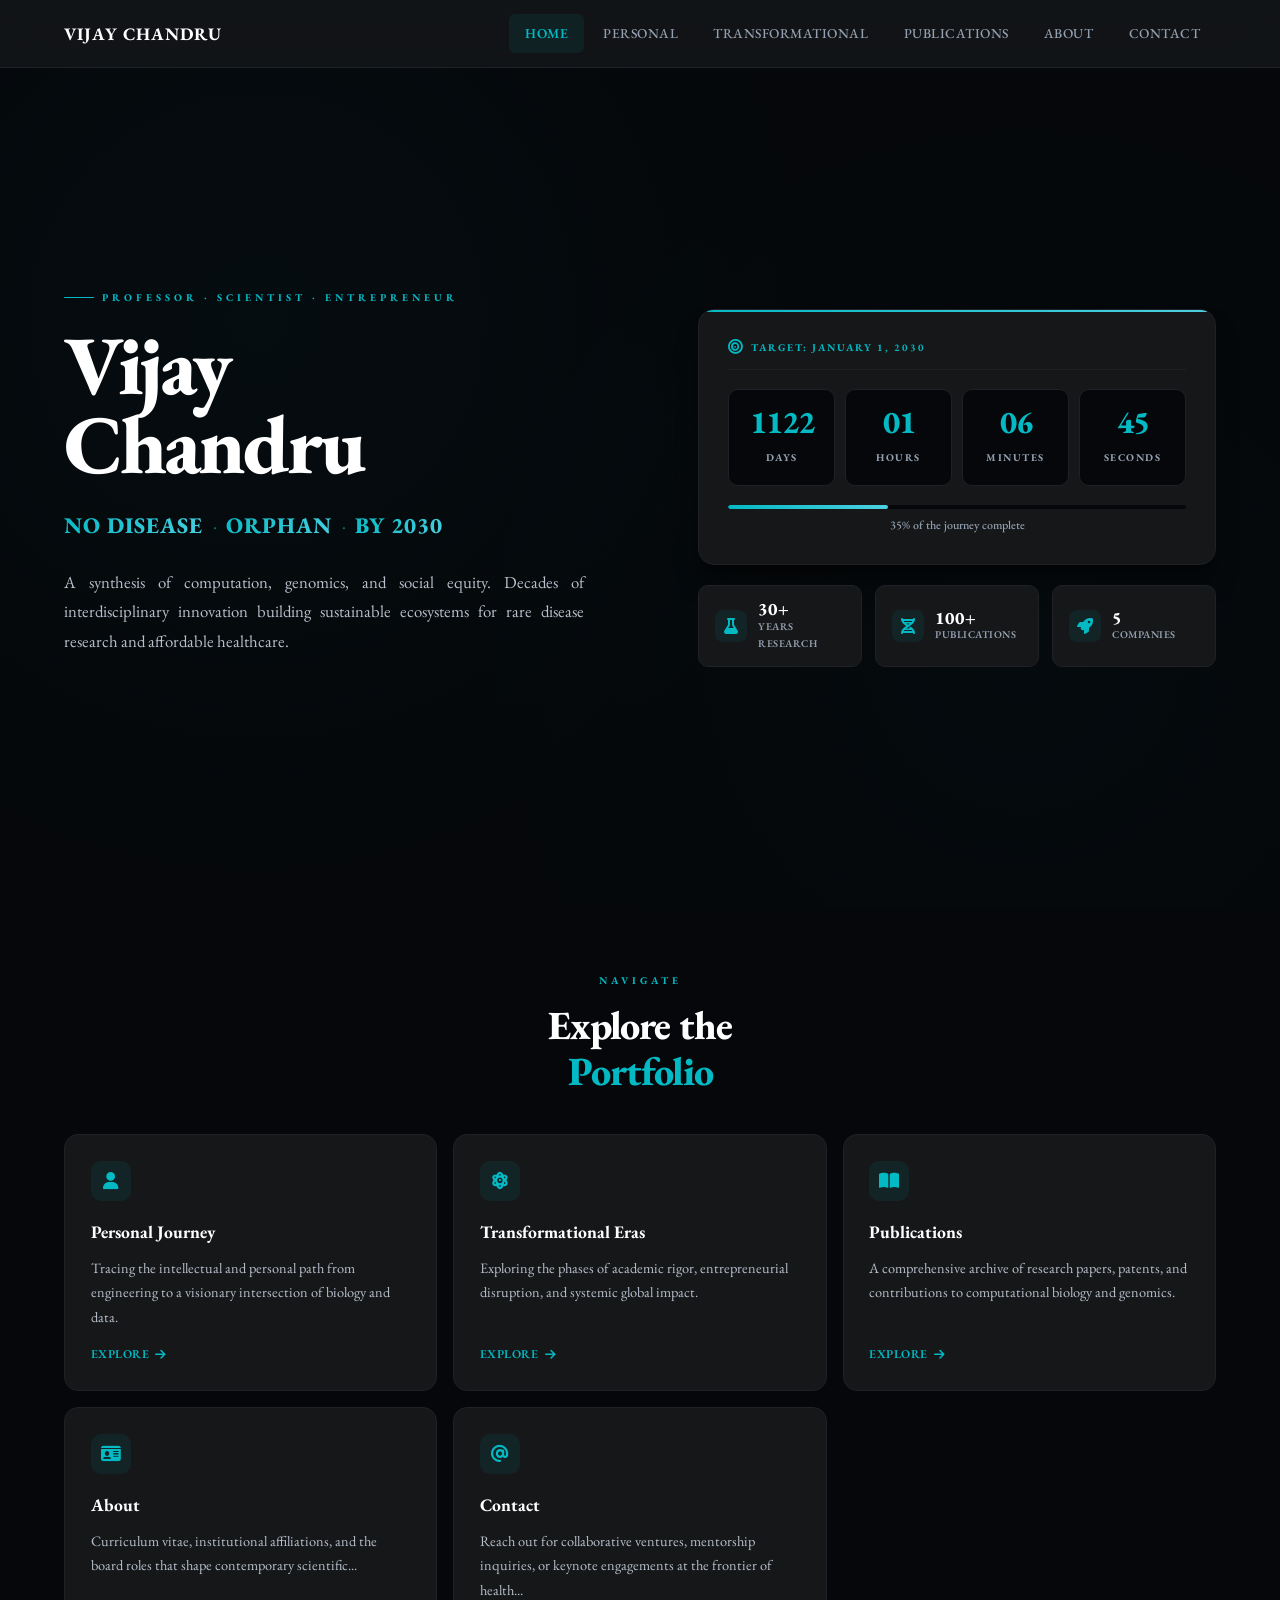
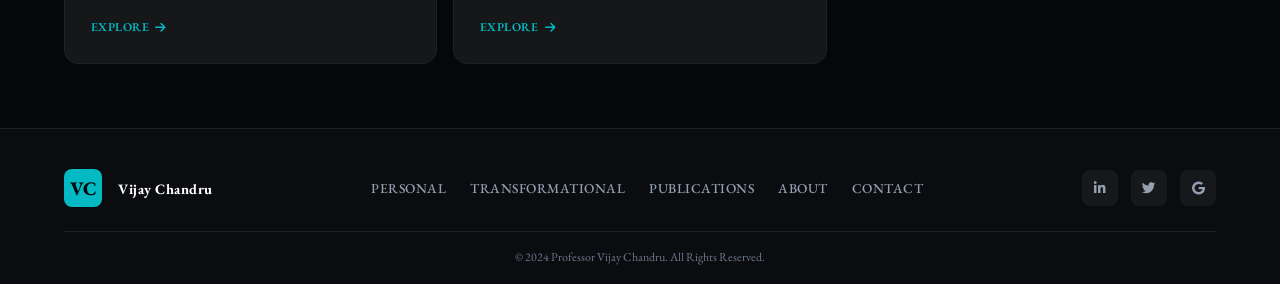
==== commit 60c69481: "Add files via upload" ====
--- a/index.html
+++ b/index.html
@@ -5,9 +5,10 @@
     <meta name="viewport" content="width=device-width, initial-scale=1.0, maximum-scale=5.0">
     <title>Vijay Chandru | Scientist · Entrepreneur · Mentor</title>
     <link rel="stylesheet" href="styles.css">
-    <link href="https://fonts.googleapis.com/css2?family=Inter:wght@300;400;500;600;700;800;900&display=swap" rel="stylesheet">
+    <link href="https://fonts.googleapis.com/css2?family=EB+Garamond:ital,wght@0,400;0,500;0,600;0,700;0,800;1,400;1,500;1,600;1,700;1,800&display=swap" rel="stylesheet">
     <link rel="stylesheet" href="https://cdnjs.cloudflare.com/ajax/libs/font-awesome/6.4.0/css/all.min.css">
 <base target="">
+<base target="_blank">
 </head>
 <body>
     <div class="page-container home-page">
@@ -35,19 +36,19 @@
             <div class="hero-bg-pattern"></div>
             <div class="hero-inner">
                 <div class="hero-left">
-                    <div class="hero-label">Professor · Scientist · Entrepreneur</div>
-                    <h1 class="hero-name">Vijay<br>Chandru</h1>
-                    <div class="hero-mission">
+                    <div class="hero-label animate-fade-down delay-1">Professor · Scientist · Entrepreneur</div>
+                    <h1 class="hero-name animate-fade-up delay-2">Vijay<br>Chandru</h1>
+                    <div class="hero-mission animate-fade-up delay-3">
                         <span class="mission-word">NO DISEASE</span>
                         <span class="mission-sep">·</span>
                         <span class="mission-word">ORPHAN</span>
                         <span class="mission-sep">·</span>
                         <span class="mission-word">BY 2030</span>
                     </div>
-                    <p class="hero-desc">A synthesis of computation, genomics, and social equity. Decades of interdisciplinary innovation building sustainable ecosystems for rare disease research and affordable healthcare.</p>
+                    <p class="hero-desc animate-fade-up delay-4">A synthesis of computation, genomics, and social equity. Decades of interdisciplinary innovation building sustainable ecosystems for rare disease research and affordable healthcare.</p>
                 </div>
                 <div class="hero-right">
-                    <div class="countdown-panel">
+                    <div class="countdown-panel animate-scale-in delay-3">
                         <div class="countdown-header">
                             <i class="fas fa-bullseye"></i>
                             <span>TARGET: JANUARY 1, 2030</span>
@@ -77,7 +78,7 @@
                             <span class="progress-text">35% of the journey complete</span>
                         </div>
                     </div>
-                    <div class="hero-stats-row">
+                    <div class="hero-stats-row animate-fade-up delay-5">
                         <div class="hero-stat">
                             <i class="fas fa-flask"></i>
                             <div>
@@ -105,13 +106,13 @@
         </section>
 
         <!-- Bento Grid Section - Equal 3×2 Grid -->
-        <section class="bento-fullwidth">
+        <section class="bento-fullwidth reveal">
             <div class="bento-header">
                 <span class="section-label">Navigate</span>
                 <h2>Explore the<br><span class="accent">Portfolio</span></h2>
             </div>
             <div class="bento-grid-equal">
-                <div class="bento-card-equal">
+                <div class="bento-card-equal hover-lift">
                     <div class="bento-top">
                         <div class="bento-icon"><i class="fas fa-user"></i></div>
                     </div>
@@ -120,7 +121,7 @@
                     <a href="personal.html" class="bento-link">EXPLORE <i class="fas fa-arrow-right"></i></a>
                     <div class="bento-hover-line"></div>
                 </div>
-                <div class="bento-card-equal">
+                <div class="bento-card-equal hover-lift">
                     <div class="bento-top">
                         <div class="bento-icon"><i class="fas fa-atom"></i></div>
                     </div>
@@ -129,7 +130,7 @@
                     <a href="transformational.html" class="bento-link">EXPLORE <i class="fas fa-arrow-right"></i></a>
                     <div class="bento-hover-line"></div>
                 </div>
-                <div class="bento-card-equal">
+                <div class="bento-card-equal hover-lift">
                     <div class="bento-top">
                         <div class="bento-icon"><i class="fas fa-book-open"></i></div>
                     </div>
@@ -138,7 +139,7 @@
                     <a href="publications.html" class="bento-link">EXPLORE <i class="fas fa-arrow-right"></i></a>
                     <div class="bento-hover-line"></div>
                 </div>
-                <div class="bento-card-equal">
+                <div class="bento-card-equal hover-lift">
                     <div class="bento-top">
                         <div class="bento-icon"><i class="fas fa-id-card"></i></div>
                     </div>
@@ -147,7 +148,7 @@
                     <a href="about.html" class="bento-link">EXPLORE <i class="fas fa-arrow-right"></i></a>
                     <div class="bento-hover-line"></div>
                 </div>
-                <div class="bento-card-equal">
+                <div class="bento-card-equal hover-lift">
                     <div class="bento-top">
                         <div class="bento-icon"><i class="fas fa-at"></i></div>
                     </div>
@@ -161,7 +162,7 @@
 
 
         <!-- Footer -->
-        <footer class="footer-dense">
+        <footer class="footer-dense animate-slide-up">
             <div class="footer-inner">
                 <div class="footer-brand">
                     <span class="footer-logo">VC</span>
@@ -174,11 +175,10 @@
                     <a href="about.html">About</a>
                     <a href="contact.html">Contact</a>
                 </div>
-                <div class="footer-social">
-                    <a href="#" aria-label="LinkedIn"><i class="fab fa-linkedin-in"></i></a>
-                    <a href="#" aria-label="Twitter / X"><i class="fab fa-twitter"></i></a>
-                    <a href="#" aria-label="Google Scholar"><i class="fab fa-google"></i></a>
-                    <a href="#" aria-label="News"><i class="fas fa-newspaper"></i></a>
+                 <div class="footer-social">
+                    <a href="https://www.linkedin.com/in/vijaychandru/" aria-label="LinkedIn"><i class="fab fa-linkedin-in"></i></a>
+                    <a href="https://x.com/vijaychandru" aria-label="Twitter / X"><i class="fab fa-twitter"></i></a>
+                    <a href="https://scholar.google.com/citations?hl=en&user=htZaBHsAAAAJ" aria-label="Google Scholar"><i class="fab fa-google"></i></a>
                 </div>
             </div>
             <div class="footer-bottom">
@@ -187,5 +187,81 @@
         </footer>
     </div>
     <script src="script.js"></script>
+
+<script>
+// ===== SCROLL-TRIGGERED ANIMATIONS =====
+(function() {
+    const revealElements = document.querySelectorAll('.reveal, .reveal-left, .reveal-right, .reveal-scale');
+
+    if (!revealElements.length) return;
+
+    const observerOptions = {
+        root: null,
+        rootMargin: '0px 0px -50px 0px',
+        threshold: 0.1
+    };
+
+    const revealObserver = new IntersectionObserver((entries) => {
+        entries.forEach(entry => {
+            if (entry.isIntersecting) {
+                entry.target.classList.add('visible');
+                // Optionally unobserve after first reveal
+                // revealObserver.unobserve(entry.target);
+            }
+        });
+    }, observerOptions);
+
+    revealElements.forEach(el => revealObserver.observe(el));
+})();
+
+// ===== PARALLAX EFFECT FOR HERO BACKGROUND =====
+(function() {
+    const heroPattern = document.querySelector('.hero-bg-pattern');
+    if (!heroPattern) return;
+
+    let ticking = false;
+
+    window.addEventListener('scroll', () => {
+        if (!ticking) {
+            window.requestAnimationFrame(() => {
+                const scrollY = window.pageYOffset;
+                heroPattern.style.transform = `translateY(${scrollY * 0.3}px)`;
+                ticking = false;
+            });
+            ticking = true;
+        }
+    });
+})();
+
+// ===== SMOOTH SCROLL FOR ANCHOR LINKS =====
+document.querySelectorAll('a[href^="#"]').forEach(anchor => {
+    anchor.addEventListener('click', function(e) {
+        e.preventDefault();
+        const target = document.querySelector(this.getAttribute('href'));
+        if (target) {
+            target.scrollIntoView({
+                behavior: 'smooth',
+                block: 'start'
+            });
+        }
+    });
+});
+
+// ===== NAVBAR BACKGROUND ON SCROLL =====
+(function() {
+    const nav = document.querySelector('.top-nav');
+    if (!nav) return;
+
+    window.addEventListener('scroll', () => {
+        if (window.scrollY > 50) {
+            nav.style.background = 'rgba(5, 7, 10, 0.95)';
+            nav.style.backdropFilter = 'blur(20px)';
+        } else {
+            nav.style.background = 'var(--glass)';
+        }
+    });
+})();
+</script>
+
 </body>
 </html>
--- a/styles.css
+++ b/styles.css
@@ -45,9 +45,9 @@
     font-family: 'EB Garamond', 'Garamond', 'Georgia', serif;
     background-color: var(--bg-primary);
     color: var(--text-primary);
-    line-height: 1.6;
+    line-height: 1.65;
     overflow-x: hidden;
-    font-size: 17px;
+    font-size: 16px;
     -webkit-font-smoothing: antialiased;
     -moz-osx-font-smoothing: grayscale;
 }
@@ -91,7 +91,7 @@
 .nav-links a {
     color: var(--text-muted);
     text-decoration: none;
-    font-size: 0.9rem;
+    font-size: 0.85rem;
     font-weight: 500;
     padding: 0.5rem 1rem;
     border-radius: 6px;
@@ -149,7 +149,7 @@
 }
 
 .page-header h1 {
-    font-size: clamp(2rem, 4vw, 2.8rem);
+    font-size: clamp(1.9rem, 3.8vw, 2.6rem);
     font-weight: 800;
     letter-spacing: -1px;
     color: var(--text-primary);
@@ -237,7 +237,7 @@
 }
 
 .hero-name {
-    font-size: clamp(3rem, 7vw, 6rem);
+    font-size: clamp(2.8rem, 6.5vw, 5.5rem);
     font-weight: 900;
     line-height: 0.95;
     letter-spacing: -3px;
@@ -271,11 +271,11 @@
 }
 
 .hero-desc {
-    font-size: 1.1rem;
+    font-size: 1.05rem;
     color: var(--text-secondary);
     max-width: 520px;
     margin-bottom: 2rem;
-    line-height: 1.8;
+    line-height: 1.75;
     text-align: justify;
 }
 
@@ -438,7 +438,7 @@
 }
 
 .count-label {
-    font-size: 0.7rem;
+    font-size: 0.65rem;
     font-weight: 700;
     color: var(--text-muted);
     letter-spacing: 1.5px;
@@ -466,7 +466,7 @@
 }
 
 .progress-text {
-    font-size: 0.8rem;
+    font-size: 0.75rem;
     color: var(--text-muted);
     font-weight: 500;
     display: block;
@@ -523,7 +523,7 @@
 }
 
 .st-text {
-    font-size: 0.7rem;
+    font-size: 0.65rem;
     color: var(--text-muted);
     font-weight: 600;
     letter-spacing: 0.5px;
@@ -554,7 +554,7 @@
 }
 
 .bento-header h2 {
-    font-size: clamp(1.8rem, 3.5vw, 2.8rem);
+    font-size: clamp(1.7rem, 3.2vw, 2.5rem);
     font-weight: 800;
     letter-spacing: -1px;
     color: var(--text-primary);
@@ -649,7 +649,7 @@
     padding: 0.25rem 0.7rem;
     background: rgba(3, 185, 195, 0.08);
     color: var(--accent);
-    font-size: 0.7rem;
+    font-size: 0.65rem;
     font-weight: 700;
     border-radius: 20px;
     letter-spacing: 1px;
@@ -665,7 +665,7 @@
 }
 
 .bento-card-equal p {
-    font-size: 0.95rem;
+    font-size: 0.9rem;
     color: var(--text-secondary);
     line-height: 1.7;
     flex-grow: 1;
@@ -679,7 +679,7 @@
     color: var(--accent);
     text-decoration: none;
     font-weight: 600;
-    font-size: 0.8rem;
+    font-size: 0.75rem;
     margin-top: auto;
     padding-top: 0.5rem;
     transition: gap 0.3s ease;
@@ -723,7 +723,7 @@
 }
 
 .mission-band-left h2 {
-    font-size: clamp(1.8rem, 3.5vw, 2.8rem);
+    font-size: clamp(1.7rem, 3.2vw, 2.5rem);
     font-weight: 800;
     letter-spacing: -1px;
     line-height: 1.15;
@@ -735,9 +735,9 @@
 }
 
 .mission-band-right p {
-    font-size: 1.05rem;
+    font-size: 0.95rem;
     color: var(--text-secondary);
-    line-height: 1.8;
+    line-height: 1.75;
     margin-bottom: 1rem;
     text-align: justify;
 }
@@ -817,7 +817,7 @@
 
 .news-band-inner p {
     color: var(--text-secondary);
-    font-size: 1rem;
+    font-size: 0.9rem;
     margin-bottom: 1.5rem;
     max-width: 500px;
     margin-left: auto;
@@ -877,7 +877,7 @@
 }
 
 .personal-hero-title {
-    font-size: clamp(2.5rem, 5vw, 4rem);
+    font-size: clamp(2.2rem, 4.5vw, 3.6rem);
     font-weight: 900;
     line-height: 1.05;
     letter-spacing: -2px;
@@ -886,9 +886,9 @@
 }
 
 .personal-hero-desc {
-    font-size: 1.1rem;
+    font-size: 1.05rem;
     color: var(--text-secondary);
-    line-height: 1.8;
+    line-height: 1.75;
     max-width: 600px;
     margin-bottom: 2rem;
     text-align: justify;
@@ -926,7 +926,7 @@
 }
 
 .ph-text {
-    font-size: 0.75rem;
+    font-size: 0.65rem;
     font-weight: 600;
     color: var(--text-muted);
     letter-spacing: 0.5px;
@@ -972,9 +972,9 @@
 }
 
 .summary-col p {
-    font-size: 1.05rem;
+    font-size: 0.95rem;
     color: var(--text-secondary);
-    line-height: 1.8;
+    line-height: 1.75;
     text-align: justify;
     margin: 0;
 }
@@ -1010,7 +1010,7 @@
 .timeline-nav-scroll .timeline-link {
     padding: 0.5rem 1.2rem;
     border-radius: 20px;
-    font-size: 0.75rem;
+    font-size: 0.65rem;
     font-weight: 500;
     white-space: nowrap;
     transition: all 0.3s ease;
@@ -1076,8 +1076,8 @@
 }
 
 .timeline-section-body .col-text p {
-    font-size: 1.05rem;
-    line-height: 1.8;
+    font-size: 1rem;
+    line-height: 1.75;
     color: var(--text-secondary);
     text-align: justify;
     margin-bottom: 1rem;
@@ -1101,7 +1101,7 @@
 }
 
 .publications-header h1 {
-    font-size: clamp(2rem, 4vw, 2.8rem);
+    font-size: clamp(1.9rem, 3.8vw, 2.6rem);
     font-weight: 800;
     letter-spacing: -1px;
     color: var(--text-primary);
@@ -1165,7 +1165,7 @@
 }
 
 .pub-category {
-    font-size: 0.7rem;
+    font-size: 0.65rem;
     font-weight: 700;
     letter-spacing: 2px;
     text-transform: uppercase;
@@ -1182,7 +1182,7 @@
 }
 
 .pub-card p {
-    font-size: 0.95rem;
+    font-size: 0.9rem;
     color: var(--text-secondary);
     line-height: 1.7;
     flex-grow: 1;
@@ -1203,7 +1203,7 @@
     color: var(--accent);
     text-decoration: none;
     font-weight: 600;
-    font-size: 0.8rem;
+    font-size: 0.75rem;
     transition: all 0.3s ease;
     text-transform: uppercase;
     letter-spacing: 0.5px;
@@ -1216,7 +1216,7 @@
 }
 
 .pub-link i {
-    font-size: 0.7rem;
+    font-size: 0.65rem;
 }
 
 /* ===== ABOUT PAGE - DARK THEME ===== */
@@ -1239,7 +1239,7 @@
 }
 
 .about-header h1 {
-    font-size: clamp(2rem, 4vw, 2.8rem);
+    font-size: clamp(1.9rem, 3.8vw, 2.6rem);
     font-weight: 800;
     letter-spacing: -1px;
     color: var(--text-primary);
@@ -1279,7 +1279,7 @@
 }
 
 .caption-title {
-    font-size: 0.9rem;
+    font-size: 0.85rem;
     color: var(--text-muted);
 }
 
@@ -1319,7 +1319,7 @@
     text-align: justify;
     line-height: 1.8;
     color: var(--text-secondary);
-    font-size: 0.95rem;
+    font-size: 0.9rem;
 }
 
 /* Pursuit card */
@@ -1347,7 +1347,7 @@
     text-align: justify;
     line-height: 1.8;
     color: var(--text-secondary);
-    font-size: 1rem;
+    font-size: 0.9rem;
     margin-bottom: 1rem;
 }
 
@@ -1366,7 +1366,7 @@
     text-align: justify;
     line-height: 1.8;
     color: var(--text-secondary);
-    font-size: 0.95rem;
+    font-size: 0.9rem;
     margin-bottom: 0.8rem;
 }
 
@@ -1381,7 +1381,7 @@
 .tag {
     background: rgba(3, 185, 195, 0.08);
     padding: 0.3rem 0.9rem;
-    font-size: 0.85rem;
+    font-size: 0.8rem;
     color: var(--accent);
     font-weight: 600;
     border-radius: 20px;
@@ -1406,7 +1406,7 @@
     display: flex;
     gap: 1rem;
     margin-bottom: 0.6rem;
-    font-size: 0.95rem;
+    font-size: 0.9rem;
 }
 
 .timeline-year {
@@ -1457,7 +1457,7 @@
 .contact-info-card.centered p {
     text-align: center;
     color: var(--text-secondary);
-    font-size: 1rem;
+    font-size: 0.9rem;
     line-height: 1.7;
 }
 
@@ -1487,7 +1487,7 @@
 }
 
 .contact-detail span {
-    font-size: 1rem;
+    font-size: 0.95rem;
     color: var(--text-secondary);
     font-weight: 500;
 }
@@ -1565,7 +1565,7 @@
 
 .footer-brand p {
     font-weight: 700;
-    font-size: 0.95rem;
+    font-size: 0.9rem;
     color: var(--text-primary);
     letter-spacing: 0.5px;
 }
@@ -1579,7 +1579,7 @@
 .footer-links a {
     color: var(--text-muted);
     text-decoration: none;
-    font-size: 0.9rem;
+    font-size: 0.85rem;
     font-weight: 500;
     transition: color 0.3s ease;
     text-transform: uppercase;
@@ -1621,7 +1621,7 @@
 }
 
 .footer-bottom p {
-    font-size: 0.8rem;
+    font-size: 0.75rem;
     color: var(--text-dim);
 }
 
@@ -1669,7 +1669,7 @@
     }
 
     .footer-bottom p {
-        font-size: 0.75rem;
+        font-size: 0.65rem;
     }
 }
 
@@ -1688,7 +1688,7 @@
     }
 
     .footer-links a {
-        font-size: 0.8rem;
+        font-size: 0.75rem;
         padding: 0.3rem 0.5rem;
     }
 
@@ -1938,7 +1938,7 @@
     }
 
     .mission-word {
-        font-size: 0.95rem;
+        font-size: 0.9rem;
     }
 
     .hero-desc {
@@ -1962,7 +1962,31 @@
     }
 
     .hero-stats-row {
-        grid-template-columns: 1fr;
+        grid-template-columns: repeat(3, 1fr);
+        gap: 0.5rem;
+    }
+
+    .hero-stat {
+        flex-direction: column;
+        align-items: center;
+        text-align: center;
+        padding: 0.7rem 0.4rem;
+        gap: 0.4rem;
+    }
+
+    .hero-stat i {
+        width: 28px;
+        height: 28px;
+        font-size: 0.85rem;
+    }
+
+    .st-num {
+        font-size: 1rem;
+    }
+
+    .st-text {
+        font-size: 0.55rem;
+        letter-spacing: 0.3px;
     }
 
     .bento-grid-equal {
@@ -2031,7 +2055,7 @@
 
     .timeline-nav-scroll .timeline-link {
         padding: 0.4rem 1rem;
-        font-size: 0.7rem;
+        font-size: 0.65rem;
     }
 
     .pubs-grid {
@@ -2114,7 +2138,7 @@
 
     .tag {
         padding: 0.25rem 0.7rem;
-        font-size: 0.7rem;
+        font-size: 0.65rem;
     }
 
     .timeline-item {
@@ -2183,7 +2207,7 @@
 }
 
 .media-caption {
-    font-size: 0.75rem;
+    font-size: 0.65rem;
     color: var(--text-muted);
     margin-top: 0.4rem;
     text-align: center;
@@ -2201,7 +2225,7 @@
 }
 
 .side-quote p {
-    font-size: 1rem;
+    font-size: 0.95rem;
     color: var(--text-secondary);
     line-height: 1.7;
     text-align: left;
@@ -2216,7 +2240,7 @@
     color: var(--accent);
     text-decoration: none;
     font-weight: 600;
-    font-size: 0.8rem;
+    font-size: 0.75rem;
     margin-top: 0.8rem;
     padding: 0.5rem 0;
     border-bottom: 1px solid var(--accent);
@@ -2238,7 +2262,7 @@
     background: rgba(3, 185, 195, 0.04);
     margin-top: 1rem;
     text-align: center;
-    font-size: 1rem;
+    font-size: 0.95rem;
     border-radius: 10px;
     color: var(--text-secondary);
     border: 1px solid var(--border-subtle);
@@ -2278,7 +2302,7 @@
     color: var(--bg-primary);
     padding: 0.3rem 1rem;
     font-weight: 700;
-    font-size: 0.75rem;
+    font-size: 0.65rem;
     letter-spacing: 1px;
     border-radius: 20px;
     display: inline-block;
@@ -2332,7 +2356,7 @@
     }
 
     .details-btn {
-        font-size: 0.75rem;
+        font-size: 0.65rem;
     }
 }
 
@@ -2360,4 +2384,510 @@
     max-width: 1200px;
     margin: 0 auto;
     padding: 2rem 5% 4rem;
-}+}
+
+
+/* ===== ENHANCED ANIMATIONS ===== */
+
+/* Fade In Up - for general content */
+@keyframes fadeInUp {
+    from {
+        opacity: 0;
+        transform: translateY(40px);
+    }
+    to {
+        opacity: 1;
+        transform: translateY(0);
+    }
+}
+
+/* Fade In Down - for nav, headers */
+@keyframes fadeInDown {
+    from {
+        opacity: 0;
+        transform: translateY(-30px);
+    }
+    to {
+        opacity: 1;
+        transform: translateY(0);
+    }
+}
+
+/* Fade In Left - for images, side content */
+@keyframes fadeInLeft {
+    from {
+        opacity: 0;
+        transform: translateX(-40px);
+    }
+    to {
+        opacity: 1;
+        transform: translateX(0);
+    }
+}
+
+/* Fade In Right - for text blocks */
+@keyframes fadeInRight {
+    from {
+        opacity: 0;
+        transform: translateX(40px);
+    }
+    to {
+        opacity: 1;
+        transform: translateX(0);
+    }
+}
+
+/* Scale In - for cards, panels */
+@keyframes scaleIn {
+    from {
+        opacity: 0;
+        transform: scale(0.9);
+    }
+    to {
+        opacity: 1;
+        transform: scale(1);
+    }
+}
+
+/* Slide In Up - for footer, bottom elements */
+@keyframes slideInUp {
+    from {
+        opacity: 0;
+        transform: translateY(60px);
+    }
+    to {
+        opacity: 1;
+        transform: translateY(0);
+    }
+}
+
+/* Glow Pulse - for accent elements */
+@keyframes glowPulse {
+    0%, 100% {
+        box-shadow: 0 0 5px rgba(3, 185, 195, 0.2);
+    }
+    50% {
+        box-shadow: 0 0 20px rgba(3, 185, 195, 0.4);
+    }
+}
+
+/* Shimmer - for gradient elements */
+@keyframes shimmer {
+    0% {
+        background-position: -200% center;
+    }
+    100% {
+        background-position: 200% center;
+    }
+}
+
+/* Float - for decorative elements */
+@keyframes float {
+    0%, 100% {
+        transform: translateY(0);
+    }
+    50% {
+        transform: translateY(-10px);
+    }
+}
+
+/* Rotate In - for icons */
+@keyframes rotateIn {
+    from {
+        opacity: 0;
+        transform: rotate(-180deg) scale(0.5);
+    }
+    to {
+        opacity: 1;
+        transform: rotate(0) scale(1);
+    }
+}
+
+/* Typing cursor blink */
+@keyframes blink {
+    0%, 100% { opacity: 1; }
+    50% { opacity: 0; }
+}
+
+/* Stagger delay utilities */
+.delay-1 { animation-delay: 0.1s; }
+.delay-2 { animation-delay: 0.2s; }
+.delay-3 { animation-delay: 0.3s; }
+.delay-4 { animation-delay: 0.4s; }
+.delay-5 { animation-delay: 0.5s; }
+.delay-6 { animation-delay: 0.6s; }
+.delay-7 { animation-delay: 0.7s; }
+.delay-8 { animation-delay: 0.8s; }
+
+/* Animation classes */
+.animate-fade-up {
+    opacity: 0;
+    animation: fadeInUp 0.8s cubic-bezier(0.4, 0, 0.2, 1) forwards;
+}
+
+.animate-fade-down {
+    opacity: 0;
+    animation: fadeInDown 0.7s cubic-bezier(0.4, 0, 0.2, 1) forwards;
+}
+
+.animate-fade-left {
+    opacity: 0;
+    animation: fadeInLeft 0.8s cubic-bezier(0.4, 0, 0.2, 1) forwards;
+}
+
+.animate-fade-right {
+    opacity: 0;
+    animation: fadeInRight 0.8s cubic-bezier(0.4, 0, 0.2, 1) forwards;
+}
+
+.animate-scale-in {
+    opacity: 0;
+    animation: scaleIn 0.6s cubic-bezier(0.4, 0, 0.2, 1) forwards;
+}
+
+.animate-slide-up {
+    opacity: 0;
+    animation: slideInUp 1s cubic-bezier(0.4, 0, 0.2, 1) forwards;
+}
+
+.animate-glow {
+    animation: glowPulse 2s ease-in-out infinite;
+}
+
+.animate-float {
+    animation: float 3s ease-in-out infinite;
+}
+
+.animate-rotate-in {
+    opacity: 0;
+    animation: rotateIn 0.6s cubic-bezier(0.4, 0, 0.2, 1) forwards;
+}
+
+/* Scroll-triggered reveal */
+.reveal {
+    opacity: 0;
+    transform: translateY(40px);
+    transition: opacity 0.8s cubic-bezier(0.4, 0, 0.2, 1), 
+                transform 0.8s cubic-bezier(0.4, 0, 0.2, 1);
+}
+
+.reveal.visible {
+    opacity: 1;
+    transform: translateY(0);
+}
+
+.reveal-left {
+    opacity: 0;
+    transform: translateX(-40px);
+    transition: opacity 0.8s cubic-bezier(0.4, 0, 0.2, 1), 
+                transform 0.8s cubic-bezier(0.4, 0, 0.2, 1);
+}
+
+.reveal-left.visible {
+    opacity: 1;
+    transform: translateX(0);
+}
+
+.reveal-right {
+    opacity: 0;
+    transform: translateX(40px);
+    transition: opacity 0.8s cubic-bezier(0.4, 0, 0.2, 1), 
+                transform 0.8s cubic-bezier(0.4, 0, 0.2, 1);
+}
+
+.reveal-right.visible {
+    opacity: 1;
+    transform: translateX(0);
+}
+
+.reveal-scale {
+    opacity: 0;
+    transform: scale(0.9);
+    transition: opacity 0.6s cubic-bezier(0.4, 0, 0.2, 1), 
+                transform 0.6s cubic-bezier(0.4, 0, 0.2, 1);
+}
+
+.reveal-scale.visible {
+    opacity: 1;
+    transform: scale(1);
+}
+
+/* Hover lift effect for cards */
+.hover-lift {
+    transition: transform 0.4s cubic-bezier(0.4, 0, 0.2, 1),
+                box-shadow 0.4s cubic-bezier(0.4, 0, 0.2, 1);
+}
+
+.hover-lift:hover {
+    transform: translateY(-8px);
+    box-shadow: 0 20px 40px rgba(0, 0, 0, 0.3);
+}
+
+/* Magnetic button effect */
+.magnetic-btn {
+    transition: transform 0.3s cubic-bezier(0.4, 0, 0.2, 1),
+                box-shadow 0.3s ease;
+}
+
+.magnetic-btn:hover {
+    transform: translateY(-3px) scale(1.02);
+}
+
+/* Gradient text shimmer */
+.shimmer-text {
+    background: linear-gradient(90deg, var(--accent), var(--accent-light), var(--accent));
+    background-size: 200% auto;
+    -webkit-background-clip: text;
+    -webkit-text-fill-color: transparent;
+    background-clip: text;
+    animation: shimmer 3s linear infinite;
+}
+
+/* Border glow animation */
+.border-glow {
+    position: relative;
+}
+
+.border-glow::before {
+    content: '';
+    position: absolute;
+    inset: -2px;
+    border-radius: inherit;
+    background: linear-gradient(90deg, var(--accent), var(--accent-light), var(--accent));
+    background-size: 200% auto;
+    animation: shimmer 3s linear infinite;
+    z-index: -1;
+    opacity: 0;
+    transition: opacity 0.3s ease;
+}
+
+.border-glow:hover::before {
+    opacity: 1;
+}
+
+/* Smooth page transitions */
+.page-transition {
+    animation: fadeInUp 0.5s ease-out;
+}
+
+/* Loading skeleton shimmer */
+@keyframes skeleton {
+    0% {
+        background-position: -200% 0;
+    }
+    100% {
+        background-position: 200% 0;
+    }
+}
+
+.skeleton {
+    background: linear-gradient(90deg, var(--bg-card) 25%, var(--bg-card-hover) 50%, var(--bg-card) 75%);
+    background-size: 200% 100%;
+    animation: skeleton 1.5s ease-in-out infinite;
+}
+
+/* Parallax scroll effect helper */
+.parallax {
+    will-change: transform;
+    transition: transform 0.1s linear;
+}
+
+/* Smooth image zoom */
+.img-zoom {
+    overflow: hidden;
+}
+
+.img-zoom img {
+    transition: transform 0.6s cubic-bezier(0.4, 0, 0.2, 1);
+}
+
+.img-zoom:hover img {
+    transform: scale(1.08);
+}
+
+/* Underline slide effect for links */
+.link-slide {
+    position: relative;
+    display: inline-block;
+}
+
+.link-slide::after {
+    content: '';
+    position: absolute;
+    bottom: -2px;
+    left: 0;
+    width: 0;
+    height: 2px;
+    background: var(--accent);
+    transition: width 0.3s cubic-bezier(0.4, 0, 0.2, 1);
+}
+
+.link-slide:hover::after {
+    width: 100%;
+}
+
+/* Counter animation */
+@keyframes countUp {
+    from {
+        opacity: 0;
+        transform: translateY(20px);
+    }
+    to {
+        opacity: 1;
+        transform: translateY(0);
+    }
+}
+
+.count-animate {
+    animation: countUp 0.5s ease-out forwards;
+}
+
+/* Pulse ring for notifications/CTAs */
+@keyframes pulseRing {
+    0% {
+        transform: scale(0.8);
+        opacity: 1;
+    }
+    100% {
+        transform: scale(1.5);
+        opacity: 0;
+    }
+}
+
+.pulse-ring::before {
+    content: '';
+    position: absolute;
+    inset: 0;
+    border-radius: inherit;
+    border: 2px solid var(--accent);
+    animation: pulseRing 2s ease-out infinite;
+}
+
+/* Stagger children animation */
+.stagger-children > * {
+    opacity: 0;
+    transform: translateY(20px);
+}
+
+.stagger-children.visible > *:nth-child(1) { animation: fadeInUp 0.5s 0.1s forwards; }
+.stagger-children.visible > *:nth-child(2) { animation: fadeInUp 0.5s 0.2s forwards; }
+.stagger-children.visible > *:nth-child(3) { animation: fadeInUp 0.5s 0.3s forwards; }
+.stagger-children.visible > *:nth-child(4) { animation: fadeInUp 0.5s 0.4s forwards; }
+.stagger-children.visible > *:nth-child(5) { animation: fadeInUp 0.5s 0.5s forwards; }
+.stagger-children.visible > *:nth-child(6) { animation: fadeInUp 0.5s 0.6s forwards; }
+
+/* Hero background subtle animation */
+@keyframes heroFloat {
+    0%, 100% {
+        transform: translate(0, 0) scale(1);
+    }
+    33% {
+        transform: translate(30px, -30px) scale(1.02);
+    }
+    66% {
+        transform: translate(-20px, 20px) scale(0.98);
+    }
+}
+
+.hero-bg-pattern {
+    animation: heroFloat 20s ease-in-out infinite;
+}
+
+/* Timeline progress line animation */
+@keyframes progressLine {
+    from {
+        transform: scaleY(0);
+    }
+    to {
+        transform: scaleY(1);
+    }
+}
+
+/* Card stack hover effect */
+.card-stack {
+    transition: transform 0.3s ease, box-shadow 0.3s ease;
+}
+
+.card-stack:hover {
+    transform: translateY(-5px) rotateX(2deg);
+    box-shadow: 0 25px 50px rgba(0, 0, 0, 0.4);
+}
+
+/* Icon bounce on hover */
+.icon-bounce {
+    transition: transform 0.3s cubic-bezier(0.4, 0, 0.2, 1);
+}
+
+.icon-bounce:hover {
+    transform: translateY(-5px) scale(1.1);
+}
+
+/* Text reveal character by character */
+@keyframes charReveal {
+    from {
+        opacity: 0;
+        transform: translateY(20px);
+    }
+    to {
+        opacity: 1;
+        transform: translateY(0);
+    }
+}
+
+/* Gradient border rotation */
+@keyframes borderRotate {
+    from {
+        transform: rotate(0deg);
+    }
+    to {
+        transform: rotate(360deg);
+    }
+}
+
+.gradient-border {
+    position: relative;
+    overflow: hidden;
+}
+
+.gradient-border::before {
+    content: '';
+    position: absolute;
+    inset: -3px;
+    background: conic-gradient(from 0deg, var(--accent), var(--accent-light), var(--accent));
+    animation: borderRotate 4s linear infinite;
+    z-index: -1;
+    border-radius: inherit;
+}
+
+/* Smooth scrollbar styling */
+::-webkit-scrollbar {
+    width: 8px;
+}
+
+::-webkit-scrollbar-track {
+    background: var(--bg-primary);
+}
+
+::-webkit-scrollbar-thumb {
+    background: var(--border-default);
+    border-radius: 4px;
+    transition: background 0.3s ease;
+}
+
+::-webkit-scrollbar-thumb:hover {
+    background: var(--accent);
+}
+
+/* Focus states with animation */
+*:focus-visible {
+    outline: 2px solid var(--accent);
+    outline-offset: 2px;
+    transition: outline-offset 0.2s ease;
+}
+
+/* Selection animation */
+::selection {
+    background: rgba(3, 185, 195, 0.3);
+    color: var(--text-primary);
+    transition: background 0.2s ease;
+}
